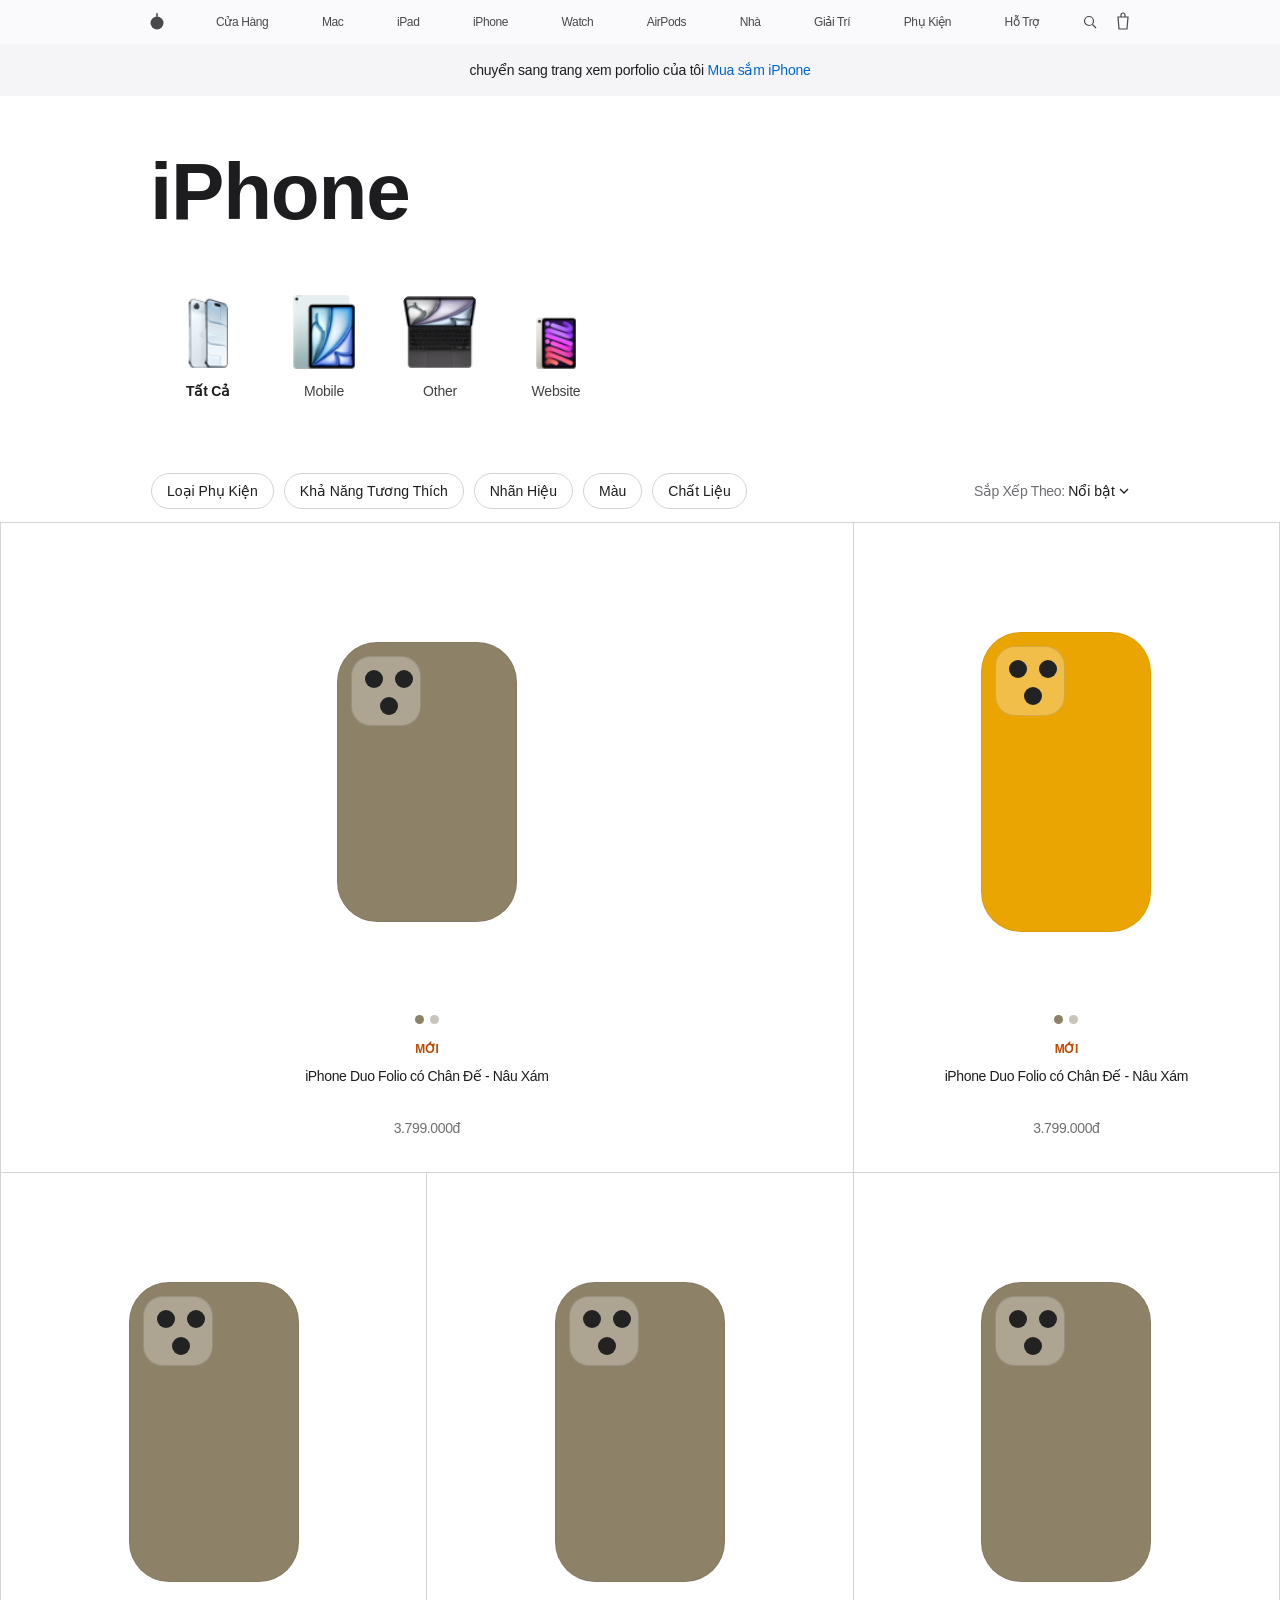
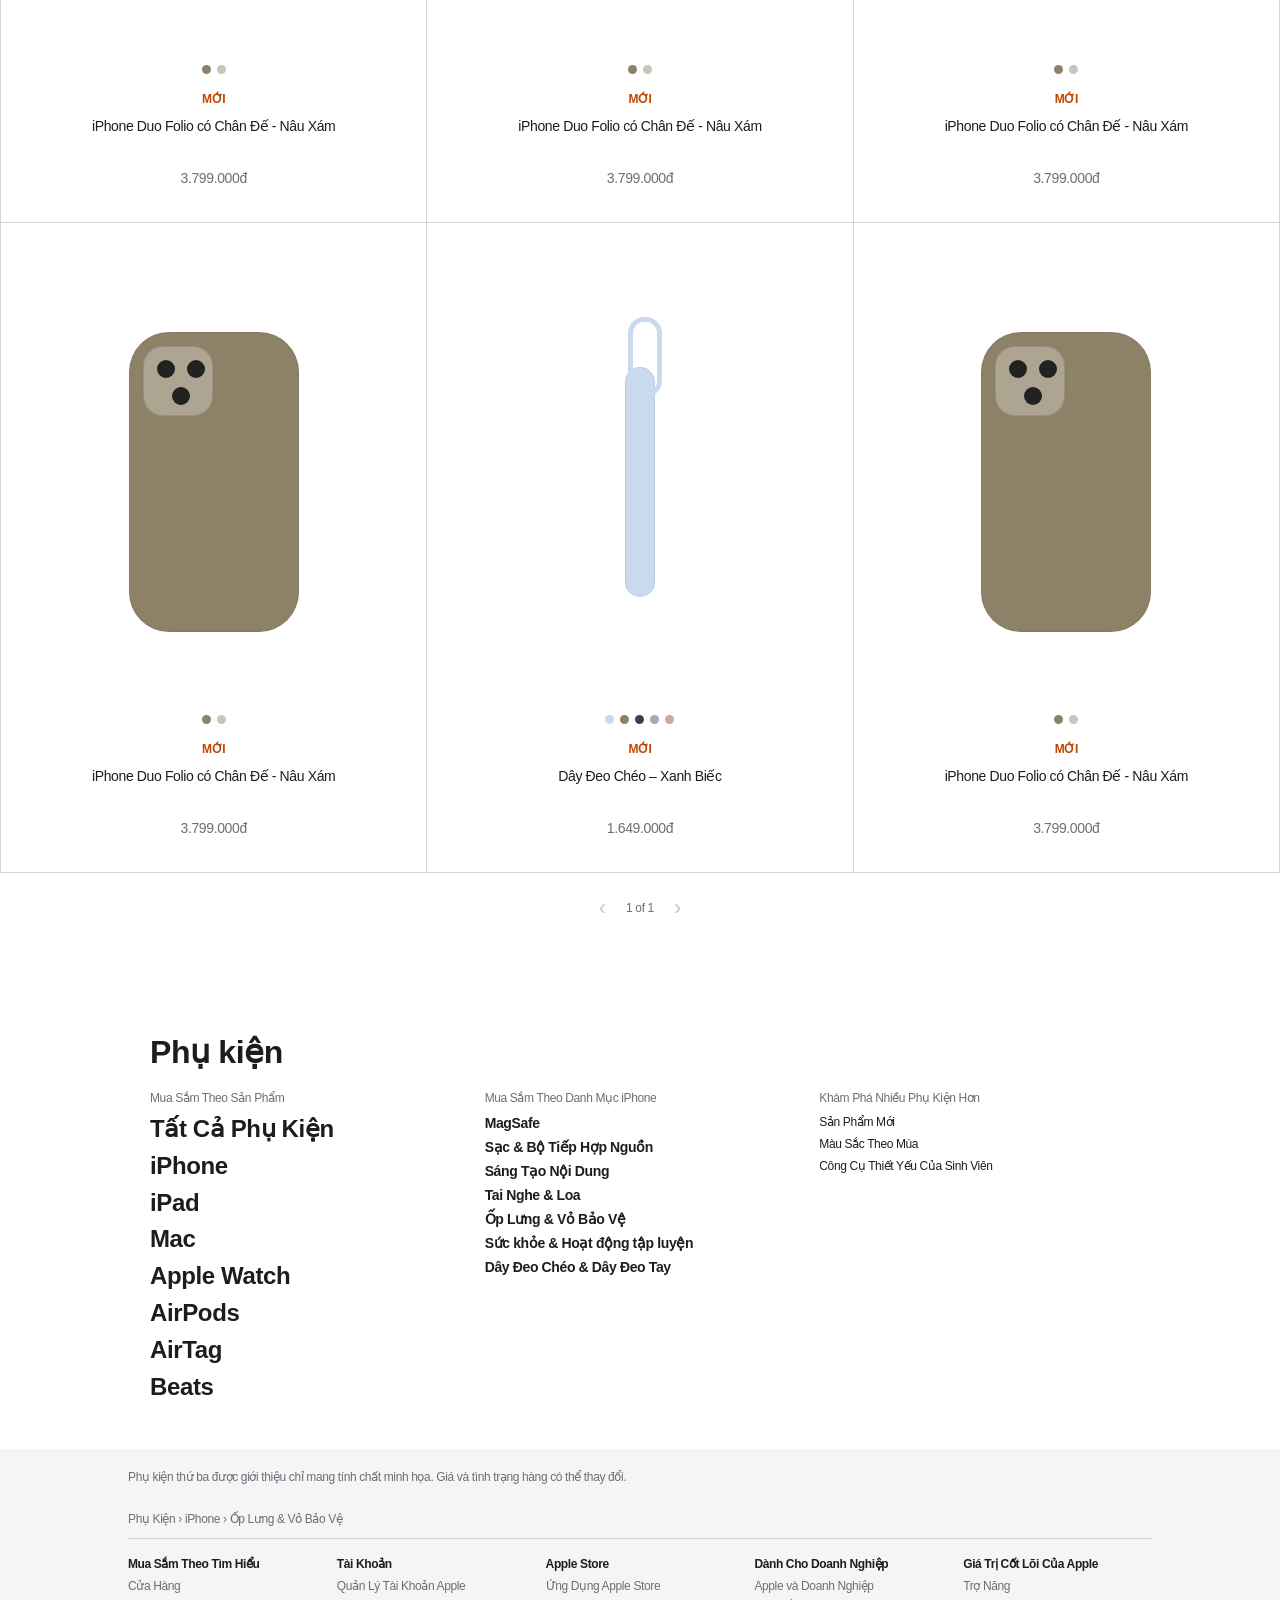
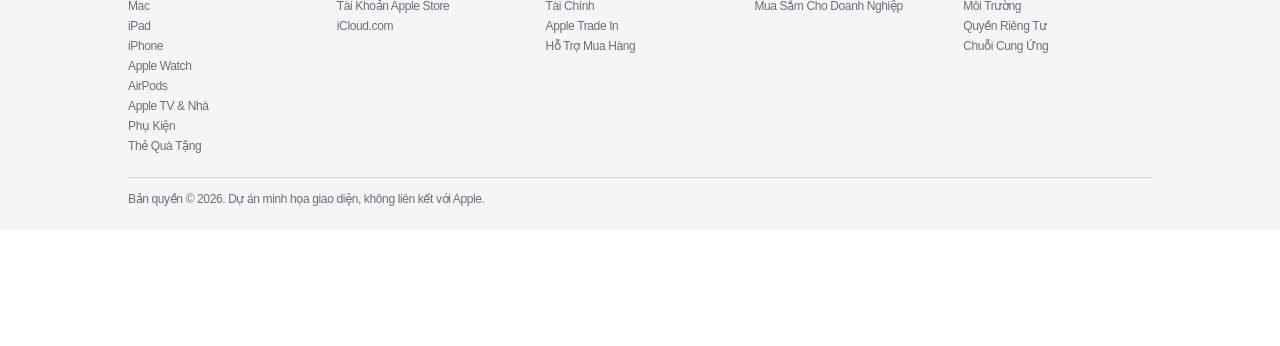
==== index.html @ a7198d35 "commit2 16/10/026" ====
<!DOCTYPE html>
<html lang="vi">

<head>
  <meta charset="UTF-8">
  <meta name="viewport" content="width=device-width, initial-scale=1">
  <title>Ốp Lưng & Vỏ Bảo Vệ - Phụ Kiện iPhone</title>
  <link rel="stylesheet" href="css/style.css">
  <link rel="stylesheet" href="css/subnav.css">
</head>

<body>
  <nav class="gnav">
    <div class="gnav-in">
      <a href="#" class="logo" aria-label="Trang chủ"><svg width="14" height="18" viewBox="0 0 14 18">
          <circle cx="7" cy="10" r="6.5" fill="currentColor" />
          <rect x="6.2" y="0" width="1.6" height="4" rx=".8" fill="currentColor" />
        </svg></a>
      <ul id="navlinks"></ul>
      <span class="nav-icons">
        <svg width="15" height="44" viewBox="0 0 15 44">
          <circle cx="6" cy="21" r="4.5" fill="none" stroke="currentColor" stroke-width="1.2" />
          <path d="M9.5 24.5 13 28" stroke="currentColor" stroke-width="1.2" />
        </svg>
        <svg width="14" height="44" viewBox="0 0 14 44">
          <path d="M2 17h10l-1 12H3z" fill="none" stroke="currentColor" stroke-width="1.2" />
          <path d="M5 17v-2a2 2 0 0 1 4 0v2" fill="none" stroke="currentColor" stroke-width="1.2" />
        </svg>
        <svg class="burger" width="18" height="44" viewBox="0 0 18 44">
          <path d="M2 20h14M2 25h14" fill="none" stroke="currentColor" stroke-width="1.2" />
        </svg>
      </span>
    </div>
  </nav>

<div class="promo">
  <p>chuyển sang trang xem porfolio của tôi
    <a href="https://sangundev.github.io/My_portfolio/" target="_blank" rel="noopener noreferrer">Mua sắm iPhone</a>
  </p>
</div>

  <header class="title">
    <p class="eyebrow">Phụ Kiện</p>
    <h1 id="pagetitle">iPhone</h1>
  </header>

<nav id="subnav" class="subnav" aria-label="iPhone"></nav>

  <div class="filters">
    <div class="filters-in">
      <button id="mfilter" class="pill mfilter" type="button" aria-expanded="false">Bộ lọc<span id="fcount" class="fcount"></span></button>
      <button id="freset" class="freset" type="button">Đặt lại</button>
      <div id="pills" class="pills"></div>
      <div class="sort">Sắp Xếp Theo:
        <button id="sortbtn" type="button" aria-haspopup="listbox" aria-expanded="false">Nổi bật</button>
        <ul id="sortlist" class="sortlist" role="listbox" hidden></ul>
      </div>
    </div>
    <div id="panel" class="panel" hidden></div>
  </div>

  <main>
    <div id="grid" class="grid"></div>
    <div class="pager">
      <button id="prev" aria-label="Trang trước">&#8249;</button>
      <span id="pageinfo">1 of 2</span>
      <button id="next" aria-label="Trang sau">&#8250;</button>
    </div>
  </main>

  <section class="shop">
    <h2>Phụ kiện</h2>
    <div class="shop-cols">
      <div>
        <h4>Mua Sắm Theo Sản Phẩm</h4>
        <a class="big" href="#">Tất Cả Phụ Kiện</a><a class="big" href="#">iPhone</a><a class="big" href="#">iPad</a>
        <a class="big" href="#">Mac</a><a class="big" href="#">Apple Watch</a><a class="big" href="#">AirPods</a>
        <a class="big" href="#">AirTag</a><a class="big" href="#">Beats</a>
      </div>
      <div>
        <h4>Mua Sắm Theo Danh Mục iPhone</h4>
        <a class="mid" href="#">MagSafe</a><a class="mid" href="#">Sạc &amp; Bộ Tiếp Hợp Nguồn</a>
        <a class="mid" href="#">Sáng Tạo Nội Dung</a><a class="mid" href="#">Tai Nghe &amp; Loa</a>
        <a class="mid" href="#">Ốp Lưng &amp; Vỏ Bảo Vệ</a><a class="mid" href="#">Sức khỏe &amp; Hoạt động tập
          luyện</a>
        <a class="mid" href="#">Dây Đeo Chéo &amp; Dây Đeo Tay</a>
      </div>
      <div>
        <h4>Khám Phá Nhiều Phụ Kiện Hơn</h4>
        <a class="small" href="#">Sản Phẩm Mới</a><a class="small" href="#">Màu Sắc Theo Mùa</a>
        <a class="small" href="#">Công Cụ Thiết Yếu Của Sinh Viên</a>
      </div>
    </div>
  </section>

  <footer>
    <p class="note">Phụ kiện thứ ba được giới thiệu chỉ mang tính chất minh họa. Giá và tình trạng hàng có thể thay đổi.
    </p>
    <p class="crumbs"><a href="#">Phụ Kiện</a> › <a href="#">iPhone</a> › Ốp Lưng &amp; Vỏ Bảo Vệ</p>
    <div class="fcols" id="fcols"></div>
    <p class="legal">Bản quyền © 2026. Dự án minh họa giao diện, không liên kết với Apple.</p>
  </footer>

<script src="js/subnav.js"></script>
<script src="js/loader.js"></script>
<script src="js/title.js"></script>
</body><nav id="subnav" class="subnav" aria-label="iPhone"></nav>
</body>

</html>
---- css/style.css ----
/* =====================================================================
   style.css — bản gộp (không còn khối ghi đè / !important)
   Chỉnh nhanh:  --r-bar (bo góc khung lọc)  |  --line (màu viền)
   ===================================================================== */

:root {
    --text: #1d1d1f;
    --mute: #6e6e73;
    --line: #d2d2d7;
    --bg: #fff;
    --bg2: #f5f5f7;
    --link: #0066cc;
    --new: #bf4800;

    --r-bar: 18px;                       /* bo góc thanh dính + panel lọc */
    --ease: cubic-bezier(.32, .72, 0, 1);
    --ease-spring: cubic-bezier(.34, 1.56, .64, 1);
    interpolate-size: allow-keywords;
}

* { box-sizing: border-box; margin: 0; padding: 0 }

html {
    -webkit-text-size-adjust: 100%;
    text-size-adjust: 100%;
    overflow-x: clip;
    scroll-behavior: smooth
}

body {
    font-family: -apple-system, BlinkMacSystemFont, "SF Pro Text", "Helvetica Neue", Arial, sans-serif;
    color: var(--text);
    background: var(--bg);
    font-size: 17px;
    letter-spacing: -.022em;
    -webkit-font-smoothing: antialiased;
    -webkit-tap-highlight-color: transparent
}

a { color: inherit; text-decoration: none }
button, select { font: inherit; color: inherit }
a, button, select, label, .card { touch-action: manipulation }
:focus-visible { outline: 2px solid var(--link); outline-offset: 2px }

/* ---------- Global nav ---------- */
.gnav { height: 44px; background: #fafafc; position: relative; z-index: 10 }

.gnav-in {
    max-width: 1024px;
    margin: 0 auto;
    height: 44px;
    display: flex;
    align-items: center;
    justify-content: space-between;
    padding: 0 22px
}

.gnav ul {
    display: flex;
    flex: 1;
    justify-content: space-between;
    margin: 0 44px 0 52px;
    list-style: none;
    font-size: 12px
}

.gnav ul a { opacity: .8 }
.nav-icons { display: flex; gap: 18px; opacity: .8 }
.logo { display: flex; opacity: .8 }

/* ---------- Thanh khuyến mãi ---------- */
.promo {
    background: var(--bg2);
    padding: 16px 22px;
    font-size: 14px;
    line-height: 1.43;
    letter-spacing: -.016em;
    text-align: center
}

.promo p { max-width: 1024px; margin: 0 auto }
.promo sup { font-size: 9px; line-height: 0; vertical-align: super }
.promo a { color: var(--link) }

/* ---------- Tiêu đề trang ---------- */
.title { max-width: 1024px; margin: 0 auto; padding: 54px 22px 0 }
h1 { font-size: 80px; line-height: 1.05; font-weight: 600; letter-spacing: -.015em }

/* ---------- Subnav (--left do subnav.js tự đo) ---------- */
.subnav {
    display: flex;
    justify-content: flex-start;
    align-items: flex-start;
    overflow-x: auto;
    scrollbar-width: none;
    padding: 60px 22px 56px var(--left, max(22px, calc((100vw - 1024px) / 2 + 22px)))
}

.subnav::-webkit-scrollbar { display: none }

.subnav a {
    flex: none;
    display: flex;
    flex-direction: column;
    align-items: center;
    text-align: center;
    padding: 0 20px;
    color: #424245;
    transition: transform .35s var(--ease)
}

.subnav a:last-child { margin-right: 22px }
.subnav a[aria-current="page"] { color: var(--text) }
.subnav a[aria-current="page"] b { font-weight: 600 }
.subnav a:active .ico { transform: scale(.94); transition-duration: .12s }

.subnav .ico {
    width: 76px;
    height: 76px;
    flex: none;
    overflow: hidden;
    border-radius: 12px;
    margin-bottom: 12px;
    transition: transform .5s var(--ease)
}

.subnav .ico img,
.subnav .ico i {
    display: block;
    width: 100%;
    height: 100%;
    border-radius: inherit;
    object-fit: contain
}

.subnav .ico i { background: var(--c, #ddd) }

.subnav b { display: block; font-size: 14px; font-weight: 400; line-height: 1.29; letter-spacing: -.016em }

.subnav em {
    display: block;
    margin-top: 2px;
    font-size: 12px;
    font-style: normal;
    font-weight: 500;
    line-height: 1.33;
    color: var(--new)
}

.subnav-wrap { position: relative }

/* ---------- Filters: thanh ---------- */
.filters {
    position: sticky;
    top: 10px;
    z-index: 9;
    border-bottom: 1px solid var(--line);
    transition: border-color .2s
}

.filters.stuck { border-bottom-color: transparent; margin-bottom: 12px }

.filters-in {
    max-width: 1024px;
    margin: 0 auto;
    padding: 16px 22px 12px;
    display: flex;
    justify-content: space-between;
    align-items: center;
    gap: 12px;
    flex-wrap: wrap;
    position: relative;
    z-index: 1;
    border: 1px solid transparent;
    border-radius: var(--r-bar);
    background: transparent;
    transition: background .35s ease, border-color .35s ease
}

/* thanh dính: kính mờ + viền, không đổ bóng */
.filters.stuck .filters-in {
    background: rgba(255, 255, 255, .8);
    -webkit-backdrop-filter: blur(30px) saturate(180%);
    backdrop-filter: blur(30px) saturate(180%);
    border-color: var(--line)
}

/* khi mở: thanh trong suốt, tấm kính duy nhất là .panel */
.filters.open .filters-in {
    background: transparent;
    -webkit-backdrop-filter: none;
    backdrop-filter: none;
    border-color: transparent
}

.filters.open .pill,
.filters.stuck .pill { background: #fff; border-color: var(--line) }

.filters.open .pill[aria-expanded=true],
.filters.stuck .pill[aria-expanded=true] { border-color: #0071e3 }

.pills { display: flex; gap: 10px; flex-wrap: wrap }

.pill {
    border: 1px solid var(--line);
    background: #fff;
    border-radius: 980px;
    height: 36px;
    padding: 0 15px;
    font-size: 14px;
    cursor: pointer;
    display: inline-flex;
    align-items: center;
    transition: border-color .3s ease, background .3s ease, transform .35s var(--ease)
}

.pill:active { transform: scale(.96) }
.pill[aria-expanded=true] { border-color: #0071e3; color: var(--text) }

/* chấm đen số mục đã chọn trên pill (desktop) */
.pill .gcount {
    display: inline-flex;
    align-items: center;
    justify-content: center;
    min-width: 16px;
    height: 16px;
    margin-left: 8px;
    padding: 0 4px;
    border-radius: 8px;
    background: #1d1d1f;
    color: #fff;
    font-size: 11px;
    font-style: normal;
    font-weight: 600;
    line-height: 1;
    animation: pop .4s var(--ease-spring)
}

/* ---------- Sắp xếp ---------- */
.sort { font-size: 14px; color: var(--mute); position: relative }

.sort button {
    border: 0;
    background: url("data:image/svg+xml,%3Csvg xmlns='http://www.w3.org/2000/svg' width='10' height='6' viewBox='0 0 10 6'%3E%3Cpath d='M1 1l4 4 4-4' fill='none' stroke='%231d1d1f' stroke-width='1.3'/%3E%3C/svg%3E") right center no-repeat;
    padding: 0 14px 0 0;
    font-size: 14px;
    color: var(--text);
    cursor: pointer
}

.sort button[aria-expanded=true] {
    background-image: url("data:image/svg+xml,%3Csvg xmlns='http://www.w3.org/2000/svg' width='10' height='6' viewBox='0 0 10 6'%3E%3Cpath d='M1 5l4-4 4 4' fill='none' stroke='%231d1d1f' stroke-width='1.3'/%3E%3C/svg%3E")
}

.sort button:active { opacity: .6 }

.sortlist {
    position: absolute;
    right: 0;
    top: calc(100% + 14px);
    width: 280px;
    list-style: none;
    padding: 6px;
    background: #fff;
    border: 1px solid var(--line);
    border-radius: 14px;
    z-index: 20;
    color: var(--text);
    transform-origin: 100% 0;
    opacity: 1;
    transform: scale(1);
    transition: opacity .25s ease, transform .45s var(--ease), display .45s allow-discrete
}

.sortlist[hidden] { display: none; opacity: 0; transform: translateY(-4px) scale(.95) }

@starting-style {
    .sortlist { opacity: 0; transform: translateY(-4px) scale(.95) }
}

.sortlist li { position: relative; padding: 12px 16px 12px 36px; border-radius: 6px; cursor: pointer }
.sortlist li[aria-selected=true]::before { content: "✓"; position: absolute; left: 14px }

/* ---------- Filters: panel (kính mờ + viền 1px, không đổ bóng) ---------- */
.panel {
    position: absolute;
    left: 50%;
    z-index: 0;
    width: min(1024px, 100%);
    overflow-x: hidden;
    overflow-y: auto;
    overscroll-behavior: contain;
    -webkit-overflow-scrolling: touch;
    background: rgba(255, 255, 255, .8);
    -webkit-backdrop-filter: blur(30px) saturate(180%);
    backdrop-filter: blur(30px) saturate(180%);
    border: 1px solid var(--line);
    border-radius: var(--r-bar);
    font-size: 14px;
    transform-origin: 50% 0;
    transform: translate3d(-50%, 0, 0) scale(1);
    opacity: 1;
    transition: opacity .25s ease, transform .45s var(--ease), display .45s allow-discrete
}

.panel[hidden] { display: none; opacity: 0; transform: translate3d(-50%, -6px, 0) scale(.96) }

@starting-style {
    .panel { opacity: 0; transform: translate3d(-50%, -6px, 0) scale(.96) }
}

.opts { display: grid; grid-template-columns: repeat(3, 1fr); gap: 16px 24px }

.opts label { display: flex; align-items: center; gap: 10px; cursor: pointer; transition: color .2s ease }
.opts label:active input { transform: scale(.85); transition-duration: .1s }

.opts input {
    -webkit-appearance: none;
    appearance: none;
    width: 16px;
    height: 16px;
    flex: none;
    border: 1px solid #86868b;
    border-radius: 50%;
    background: #fff;
    display: grid;
    place-content: center;
    cursor: pointer;
    transition: background-color .2s ease, border-color .2s ease, box-shadow .25s ease, transform .35s var(--ease-spring)
}

.opts input[type=checkbox] { border-radius: 4px }
.opts input:checked { border-color: #0071e3; background: #0071e3; box-shadow: inset 0 0 0 3px #fff }
.opts input[type=checkbox]:checked { box-shadow: none }

.more {
    margin-top: 24px;
    border: 1px solid #0071e3;
    color: #0071e3;
    background: none;
    border-radius: 980px;
    height: 24px;
    padding: 0 10px;
    font-size: 12px;
    cursor: pointer
}

.find { display: flex; gap: 10px; margin-top: 26px; font-size: 12px; color: var(--mute); line-height: 1.4 }
.find b { display: block; font-weight: 600 }
.find svg { flex: none; margin-top: 2px }

.panel label { display: flex; align-items: center; gap: 6px; cursor: pointer }

/* accordion (mobile dùng, desktop có sẵn style) */
.acc { border-bottom: 1px solid rgba(0, 0, 0, .1) }

.acc summary {
    list-style: none;
    cursor: pointer;
    padding: 16px 0;
    font-size: 17px;
    font-weight: 600;
    display: flex;
    justify-content: space-between;
    align-items: center
}

.acc summary::-webkit-details-marker { display: none }

.acc summary::after {
    content: "";
    width: 7px;
    height: 7px;
    border: solid currentColor;
    border-width: 0 1.3px 1.3px 0;
    transform: rotate(45deg);
    transition: transform .3s ease
}

.acc[open] summary::after { transform: rotate(-135deg) }
.acc .opts { padding: 4px 0 18px }

@supports selector(::details-content) {
    .acc::details-content {
        height: 0;
        overflow: hidden;
        opacity: 0;
        transition: height .5s var(--ease), opacity .35s ease, content-visibility .5s allow-discrete
    }
    .acc[open]::details-content { height: auto; opacity: 1 }
}

/* ---------- Nút phụ: mặc định ẩn, mobile bật ---------- */
.pclose, .subnav-next, .fcount, .freset,
.burger, .eyebrow, .mfilter { display: none }

.pclose, .subnav-next, .more, .freset, .preset,
.pager button, .sort button {
    transition: transform .35s var(--ease), opacity .3s ease, color .2s ease
}

.pager button:active:not(:disabled),
.more:active, .pclose:active, .subnav-next:active {
    transform: scale(.88);
    transition-duration: .12s
}

.freset.show { animation: fade-in .3s ease }

/* ---------- Grid & cards ---------- */
main { max-width: 1440px; margin: 0 auto }

.grid { display: grid; grid-template-columns: repeat(3, minmax(0, 1fr)); border-left: 1px solid var(--line) }

.card {
    border-right: 1px solid var(--line);
    border-bottom: 1px solid var(--line);
    padding: 40px 32px 36px;
    display: flex;
    flex-direction: column;
    align-items: center;
    text-align: center;
    position: relative;
    min-height: 650px;
    cursor: pointer;
    min-width: 0;
    transition: background .2s;
    animation: rise .7s var(--ease) both;
    animation-delay: calc(var(--i, 0) * 45ms)
}

.card.wide { grid-column: span 2 }

.card .img {
    flex: 1;
    display: flex;
    align-items: center;
    justify-content: center;
    width: 100%;
    padding: 8px 0 22px;
    transition: transform .6s var(--ease)
}

.card:active .img { transform: scale(.97); transition-duration: .15s }

.dots { display: flex; gap: 6px; margin-bottom: 18px }
.dots i { width: 9px; height: 9px; border-radius: 50%; display: block }

.badge { font-size: 12px; font-weight: 600; color: var(--new); margin-bottom: 8px; min-height: 16px }
.name { font-size: 14px; line-height: 1.43; max-width: 360px; min-height: 40px; transition: color .2s ease }
.price { font-size: 14px; color: var(--mute); margin-top: 14px }

/* ---------- Product art (CSS shapes) ---------- */
.art { position: relative; background: var(--c); border-radius: 28px; box-shadow: inset 0 0 0 1px rgba(0, 0, 0, .06) }
.case { width: 170px; height: 300px; border-radius: 40px }
.wide .case { width: 180px; height: 280px }

.case::before {
    content: "";
    position: absolute;
    top: 14px;
    left: 14px;
    width: 70px;
    height: 70px;
    border-radius: 20px;
    background: rgba(255, 255, 255, .28);
    box-shadow: inset 0 0 0 1px rgba(0, 0, 0, .12)
}

.case::after {
    content: "";
    position: absolute;
    top: 28px;
    left: 28px;
    width: 18px;
    height: 18px;
    border-radius: 50%;
    background: #222;
    box-shadow: 30px 0 #222, 15px 27px #222
}

.clear { background: linear-gradient(160deg, rgba(255, 255, 255, .9), var(--c)); opacity: .95 }

.mag span {
    position: absolute;
    left: 50%;
    top: 58%;
    width: 88px;
    height: 88px;
    margin: -44px 0 0 -44px;
    border-radius: 50%;
    border: 7px solid rgba(255, 255, 255, .7)
}

.strap { width: 30px; height: 230px; border-radius: 16px }

.strap::before {
    content: "";
    position: absolute;
    top: -50px;
    left: 3px;
    width: 24px;
    height: 70px;
    border-radius: 16px;
    border: 5px solid var(--c);
    background: none
}

.wallet { width: 130px; height: 170px; border-radius: 20px }
.glass { width: 150px; height: 300px; border-radius: 34px; background: linear-gradient(145deg, #06223a, #0d6efd 55%, #021424) }

.glass::before {
    content: "";
    position: absolute;
    inset: 8px;
    border-radius: 28px;
    background: linear-gradient(120deg, rgba(255, 255, 255, .25), transparent 40%)
}

/* ---------- Pager ---------- */
.pager { display: flex; justify-content: center; align-items: center; gap: 20px; padding: 22px; font-size: 12px; color: var(--mute) }
.pager button { border: 0; background: none; font-size: 22px; cursor: pointer; color: var(--text) }
.pager button:disabled { opacity: .25; cursor: default }

/* ---------- Shop section ---------- */
.shop { max-width: 1024px; margin: 0 auto; padding: 90px 22px 40px }
.shop h2 { font-size: 32px; font-weight: 600; margin-bottom: 20px }
.shop-cols { display: grid; grid-template-columns: 1fr 1fr 1fr; gap: 24px }
.shop h4 { font-size: 12px; font-weight: 400; color: var(--mute); margin-bottom: 10px }
.shop a { display: block; margin-bottom: 8px }
.shop .big { font-size: 24px; font-weight: 600; line-height: 1.2 }
.shop .mid { font-size: 14px; font-weight: 600 }
.shop .small { font-size: 12px }

/* ---------- Footer ---------- */
footer { background: var(--bg2); padding: 20px 22px 24px; font-size: 12px; color: var(--mute) }
footer > * { max-width: 1024px; margin: 0 auto }
footer .note { margin-bottom: 14px; line-height: 1.4 }
footer .crumbs { padding: 12px 0; border-bottom: 1px solid var(--line) }
.fcols { display: grid; grid-template-columns: repeat(5, 1fr); gap: 20px; padding: 18px 0; border-bottom: 1px solid var(--line) }
.fcols h5 { color: var(--text); font-size: 12px; margin-bottom: 8px; font-weight: 600 }
.fcols a { display: block; margin-bottom: 6px }
.legal { padding-top: 14px }

/* ---------- Keyframes ---------- */
@keyframes rise { from { opacity: 0; transform: translateY(18px) } to { opacity: 1; transform: none } }
@keyframes pop { from { opacity: 0; transform: scale(.3) } to { opacity: 1; transform: scale(1) } }
@keyframes fade-in { from { opacity: 0 } to { opacity: 1 } }

/* ---------- Hover (chỉ thiết bị có chuột) ---------- */
@media (hover: hover) {
    .gnav ul a:hover { opacity: 1 }
    .pill:hover { border-color: #86868b }
    .card:hover { background: #fafafc }
    .card:hover .img { transform: scale(1.035) }
    .card:active:hover .img { transform: scale(.97) }
    .name:hover { text-decoration: underline; color: var(--link) }
    .shop a:hover { color: var(--link) }
    .fcols a:hover, footer .crumbs a:hover { text-decoration: underline }
    .subnav a:hover b { color: var(--link) }
    .subnav a:hover .ico { transform: translateY(-2px) scale(1.05) }
    .subnav a:active:hover .ico { transform: scale(.94) }
    .promo a:hover { text-decoration: underline }
    .sortlist li:hover { background: #0071e3; color: #fff }
}

/* =====================================================================
   DESKTOP  (>= 561px)
   ===================================================================== */
@media (min-width: 561px) {
    .pills { order: 1 }
    .sort { order: 3 }

    .freset.show {
        display: block;
        order: 2;
        margin-right: auto;
        border: 0;
        background: none;
        color: var(--link);
        font-size: 14px;
        text-decoration: underline;
        white-space: nowrap;
        cursor: pointer
    }

    /* thanh dính: cân đều trên/dưới */
    .filters.stuck .filters-in { padding: 14px 22px }

    /* giữ đường kẻ ngang khi mở (chưa cuộn); đã cuộn thì ẩn */
    .filters.open:not(.stuck) { border-bottom-color: var(--line) }
    .filters.stuck.open { border-bottom-color: transparent }

    /* panel: chưa cuộn = nằm ngay dưới đường kẻ */
    .filters:not(.stuck) .panel {
        top: 100%;
        height: min(75dvh, 410px);
        padding: 36px 64px 34px;
        overflow-y: scroll            /* luôn hiện thanh cuộn như Apple */
    }

    /* panel: đã cuộn = bao luôn hàng pill ở trên */
    .filters.stuck .panel {
        top: 0;
        height: min(75dvh, 476px);
        padding: calc(var(--bar, 70px) + 22px) 64px 34px;
        overflow-y: scroll
    }
}

/* =====================================================================
   TABLET  (<= 900px)
   ===================================================================== */
@media (max-width: 900px) {
    h1 { font-size: 56px }
    .grid { grid-template-columns: repeat(2, minmax(0, 1fr)) }
    .card { min-height: 480px }
    .fcols { grid-template-columns: repeat(2, 1fr) }
    .shop-cols { grid-template-columns: 1fr }
}

/* =====================================================================
   MOBILE  (<= 560px)
   ===================================================================== */
@media (max-width: 560px) {
    /* menu trên cùng */
    .gnav ul { display: none }
    .burger { display: block }
    .nav-icons { gap: 16px }
    .promo { font-size: 12px; padding: 12px 22px }

    /* tiêu đề */
    .title { padding: 36px 22px 0 }
    .eyebrow { display: block; font-size: 19px; line-height: 1.2; font-weight: 600; margin-bottom: 6px }
    h1 { font-size: 40px }

    /* subnav */
    .subnav { padding-top: 28px; padding-bottom: 32px }
    .subnav a { padding: 0 20px }
    .subnav a:first-child { padding-left: 0 }

    .subnav-next {
        position: absolute;
        right: 14px;
        top: 44px;
        width: 44px;
        height: 44px;
        align-items: center;
        justify-content: center;
        border: 0;
        border-radius: 50%;
        background: rgba(210, 210, 215, .64);
        -webkit-backdrop-filter: blur(20px);
        backdrop-filter: blur(20px);
        color: #424245;
        cursor: pointer
    }

    .subnav-next.show { display: flex }

    /* thanh lọc: nút "Bộ lọc" + sắp xếp */
    .filters-in { margin: 0 10px; padding: 14px 12px; flex-wrap: nowrap }
    .filters.open { border-bottom-color: transparent; z-index: 100 }
    .pills { display: none }
    .mfilter { display: inline-flex; gap: 8px }
    .mfilter { border-radius: 980px }
    .sort { white-space: nowrap }

    .fcount.show {
        display: inline-flex;
        align-items: center;
        justify-content: center;
        min-width: 16px;
        height: 16px;
        padding: 0 4px;
        border-radius: 8px;
        background: #1d1d1f;
        color: #fff;
        font-size: 11px;
        font-weight: 600;
        line-height: 1
    }

    .freset.show {
        display: block;
        margin: 0 auto 0 14px;
        border: 0;
        background: none;
        color: var(--link);
        font-size: 14px;
        text-decoration: underline;
        white-space: nowrap;
        cursor: pointer
    }

    .sortlist { width: min(280px, calc(100vw - 40px)) }

    /* panel lọc: tờ giấy trắng trượt từ dưới lên */
    html.lock { overflow: hidden }

    .filters.open::before { content: ""; position: fixed; inset: 0; background: rgba(0, 0, 0, .4); z-index: 2 }

    .panel {
        position: fixed;
        top: 20px;
        bottom: 0;
        left: 0;
        right: 0;
        width: auto;
        z-index: 3;
        padding: 24px 24px 32px;
        border: 0;
        border-radius: 32px 32px 0 0;
        background: #fff;
        -webkit-backdrop-filter: none;
        backdrop-filter: none;
        scrollbar-width: none;
        transform: translate3d(0, 0, 0);
        transform-origin: 50% 100%
    }

    .panel::-webkit-scrollbar { display: none }
    .panel[hidden] { transform: translate3d(0, 24px, 0) }

    @starting-style {
        .panel { transform: translate3d(0, 24px, 0) }
    }

    /* hàng đầu: Đặt lại (trái) + nút X (phải) */
    .phead {
        display: flex;
        align-items: center;
        justify-content: space-between;
        position: sticky;
        top: -24px;
        z-index: 1;
        margin: -24px -24px 14px;
        padding: 24px 24px 8px;
        background: #fff
    }

    .pclose {
        display: flex;
        align-items: center;
        justify-content: center;
        position: sticky;
        top: 0;
        z-index: 1;
        width: 36px;
        height: 36px;
        margin: 0 0 14px auto;
        border: 0;
        border-radius: 50%;
        background: #e8e8ed;
        color: #6e6e73;
        cursor: pointer
    }

    .phead .pclose { position: static; margin: 0 }

    .preset {
        border: 0;
        background: none;
        padding: 0;
        font-size: 14px;
        color: var(--link);
        text-decoration: underline;
        cursor: pointer;
        visibility: hidden
    }

    .preset.show { visibility: visible }

    /* accordion nhóm lọc */
    .acc:last-child { border-bottom: 0 }
    .panel .acc summary { padding: 24px 0; font-size: 19px; line-height: 1.26; letter-spacing: -.02em }

    .panel .acc summary::after {
        width: 10px;
        height: 10px;
        border-width: 0 2px 2px 0;
        color: #86868b;
        margin: -4px 4px 0 0
    }

    .panel .acc[open] summary::after { margin: 4px 4px 0 0 }

    .gcount {
        display: inline-flex;
        align-items: center;
        justify-content: center;
        min-width: 22px;
        height: 22px;
        margin-left: 10px;
        padding: 0 6px;
        border-radius: 11px;
        background: #1d1d1f;
        color: #fff;
        font-size: 13px;
        font-style: normal;
        font-weight: 600;
        vertical-align: 2px
    }

    /* danh sách mục: 1 cột, dòng cao */
    .opts { grid-template-columns: 1fr 1fr }
    .opts label { min-height: 44px }

    .panel .acc .opts { grid-template-columns: 1fr; gap: 0; padding: 0 0 12px }
    .panel .acc .opts label { min-height: 47px; gap: 12px; font-size: 15px }
    .panel .acc .opts label:has(input:checked) { color: var(--link) }
    .panel .acc .opts input { width: 18px; height: 18px; border-radius: 50% }

    .panel .acc .opts input:checked {
        border-color: #0071e3;
        box-shadow: none;
        background: #0071e3 url("data:image/svg+xml,%3Csvg xmlns='http://www.w3.org/2000/svg' width='10' height='8' viewBox='0 0 10 8'%3E%3Cpath d='M1 4l2.6 2.6L9 1' fill='none' stroke='%23fff' stroke-width='1.8' stroke-linecap='round' stroke-linejoin='round'/%3E%3C/svg%3E") center / 10px no-repeat
    }

    /* lưới: 2 cột, thẻ đầu chiếm cả 2 cột */
    .grid { grid-template-columns: repeat(2, minmax(0, 1fr)) }
    .card { min-height: 400px; padding: 28px 12px }
    .card.wide { grid-column: span 2; min-height: 520px }
    .card .img img { max-width: 100%; height: auto }
    .case, .wide .case { width: 120px; height: 212px; border-radius: 30px }
    .name { min-height: 60px }
}

/* ---------- Người dùng tắt hiệu ứng ---------- */
@media (prefers-reduced-motion: reduce) {
    *, *::before, *::after {
        animation: none !important;
        transition: none !important;
        scroll-behavior: auto !important
    }
}
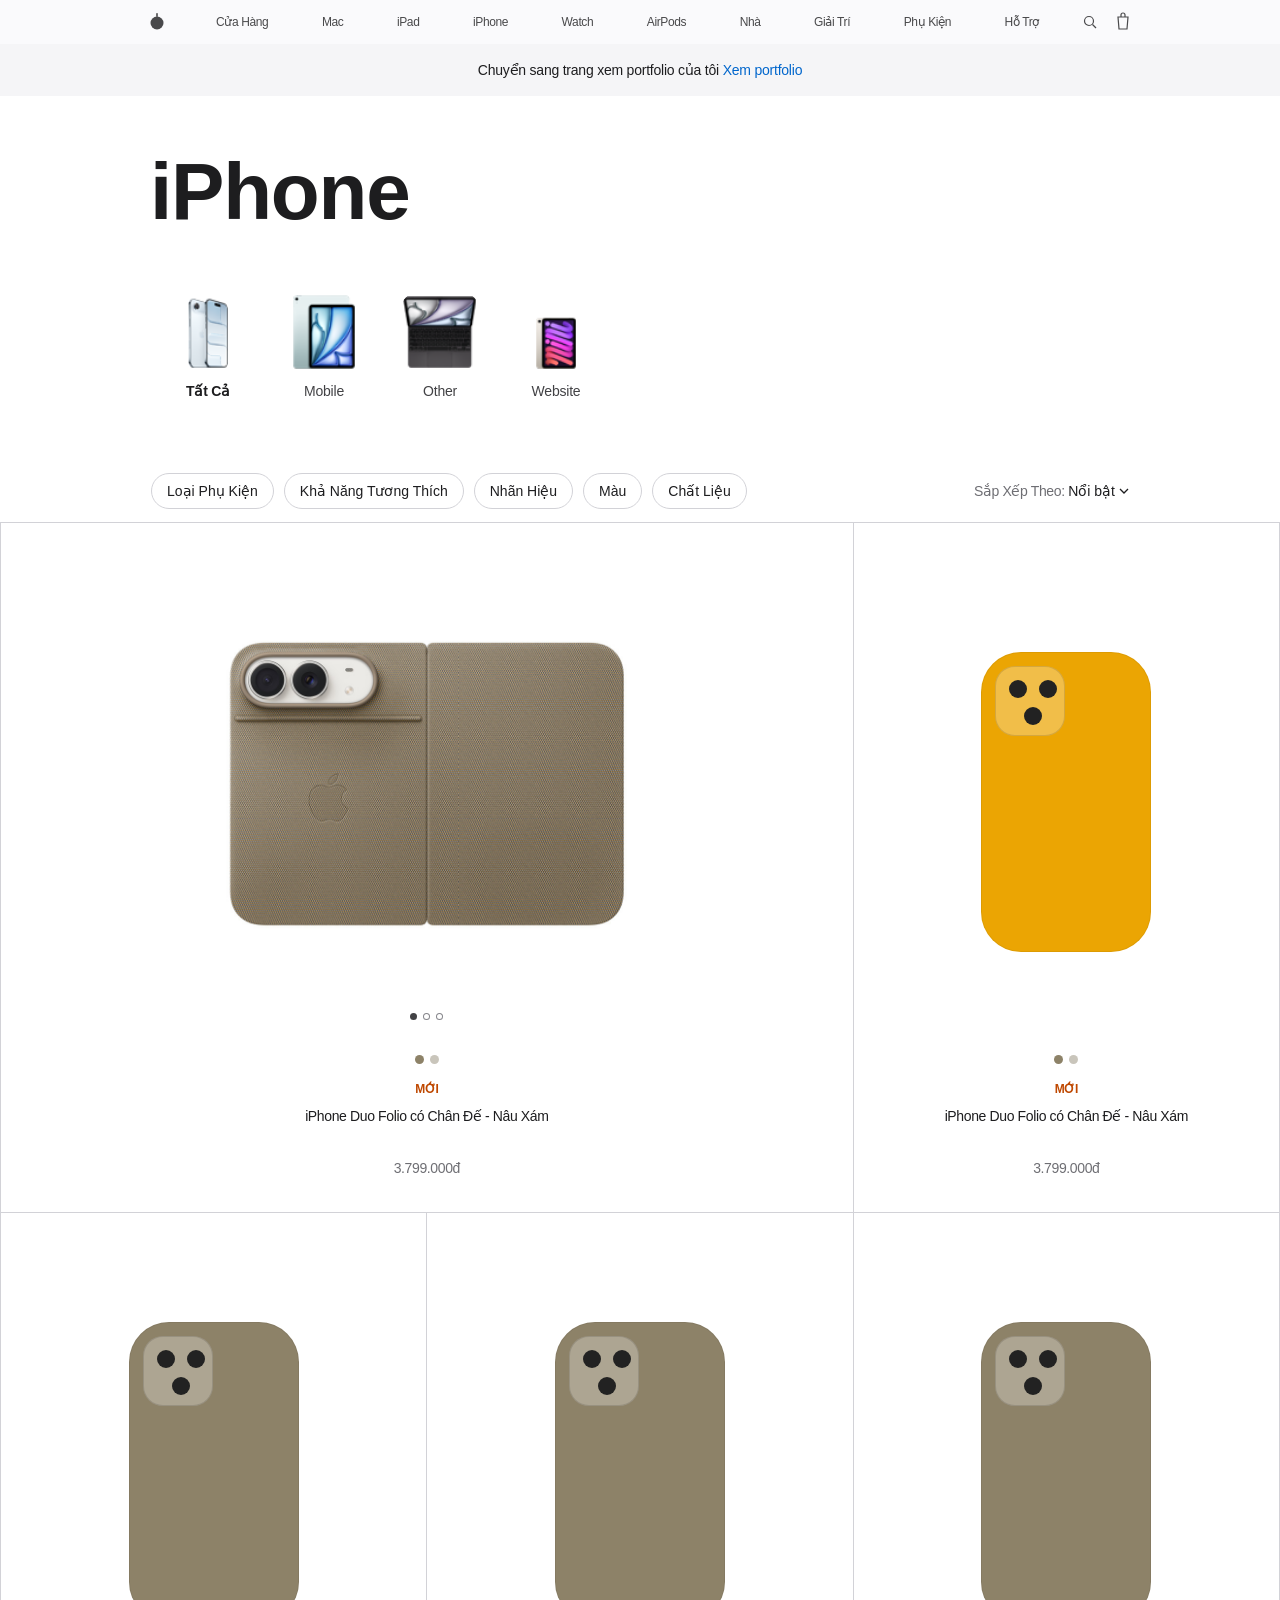
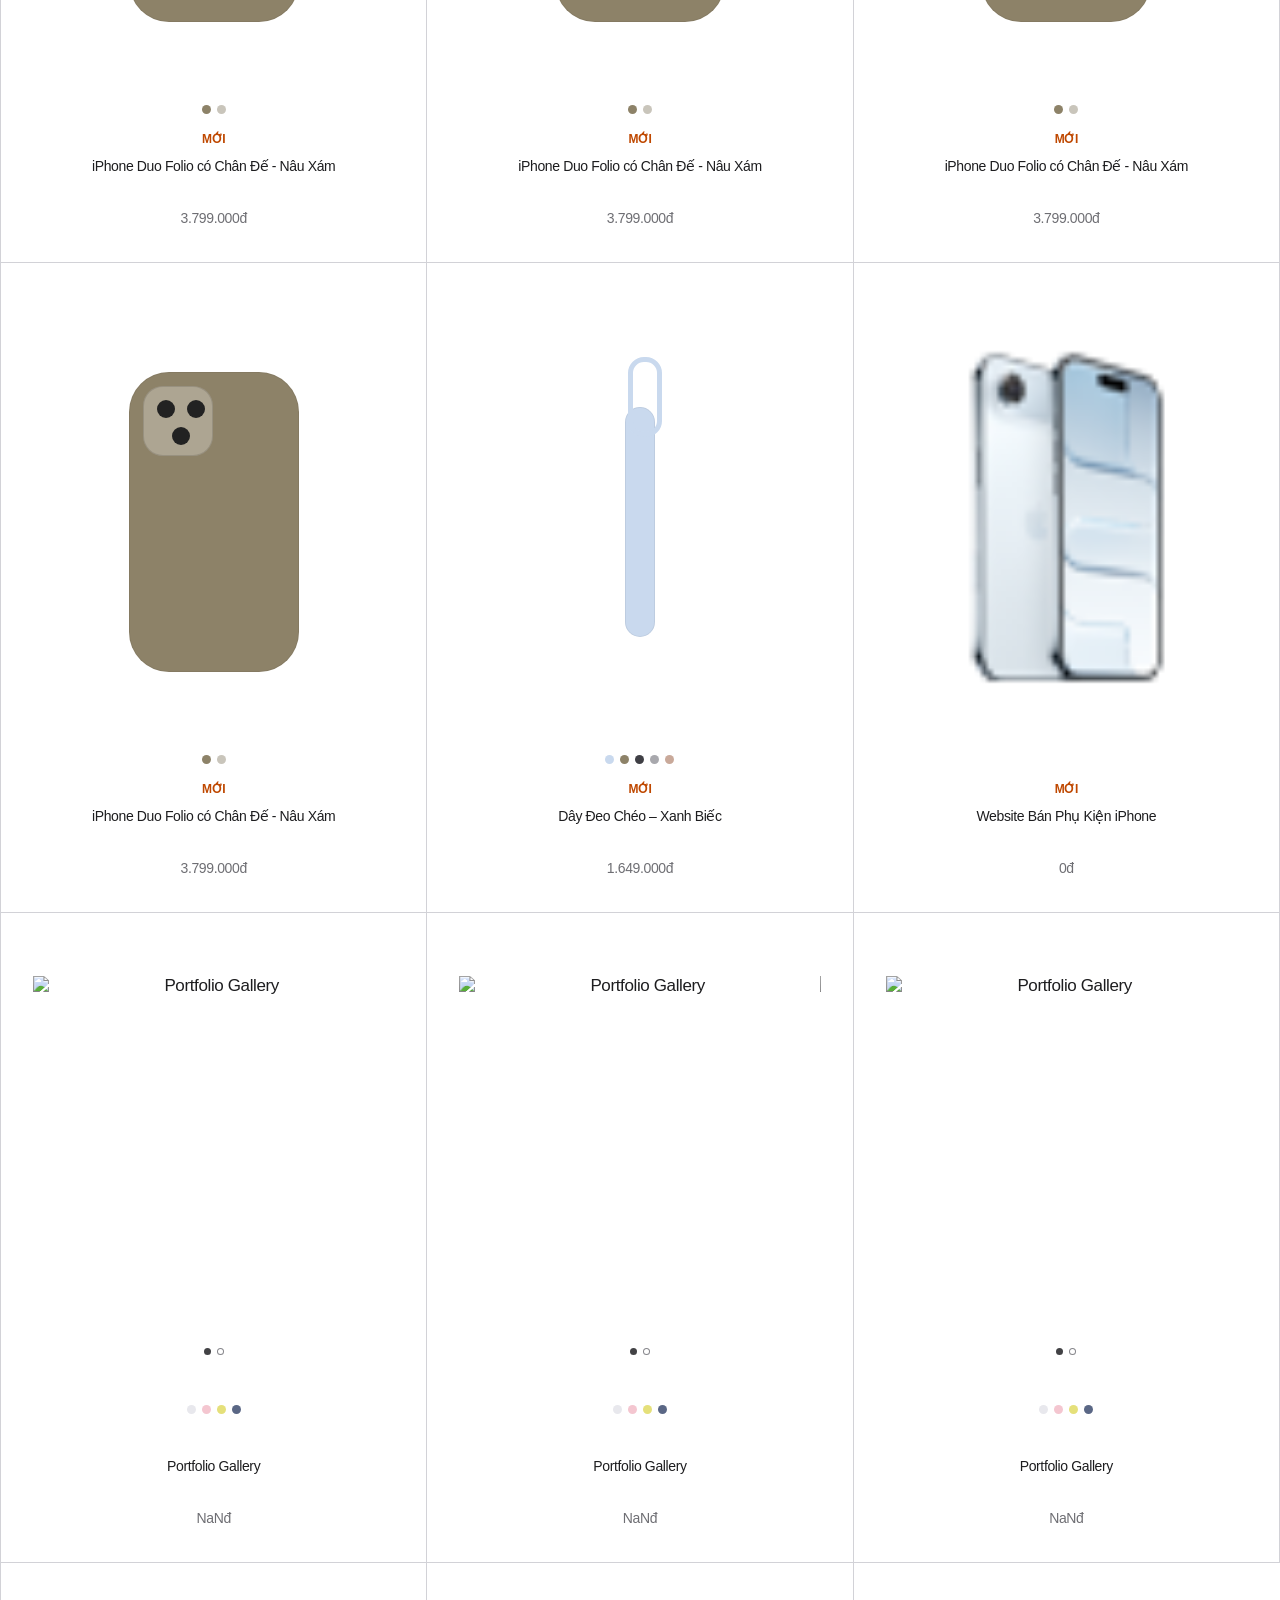
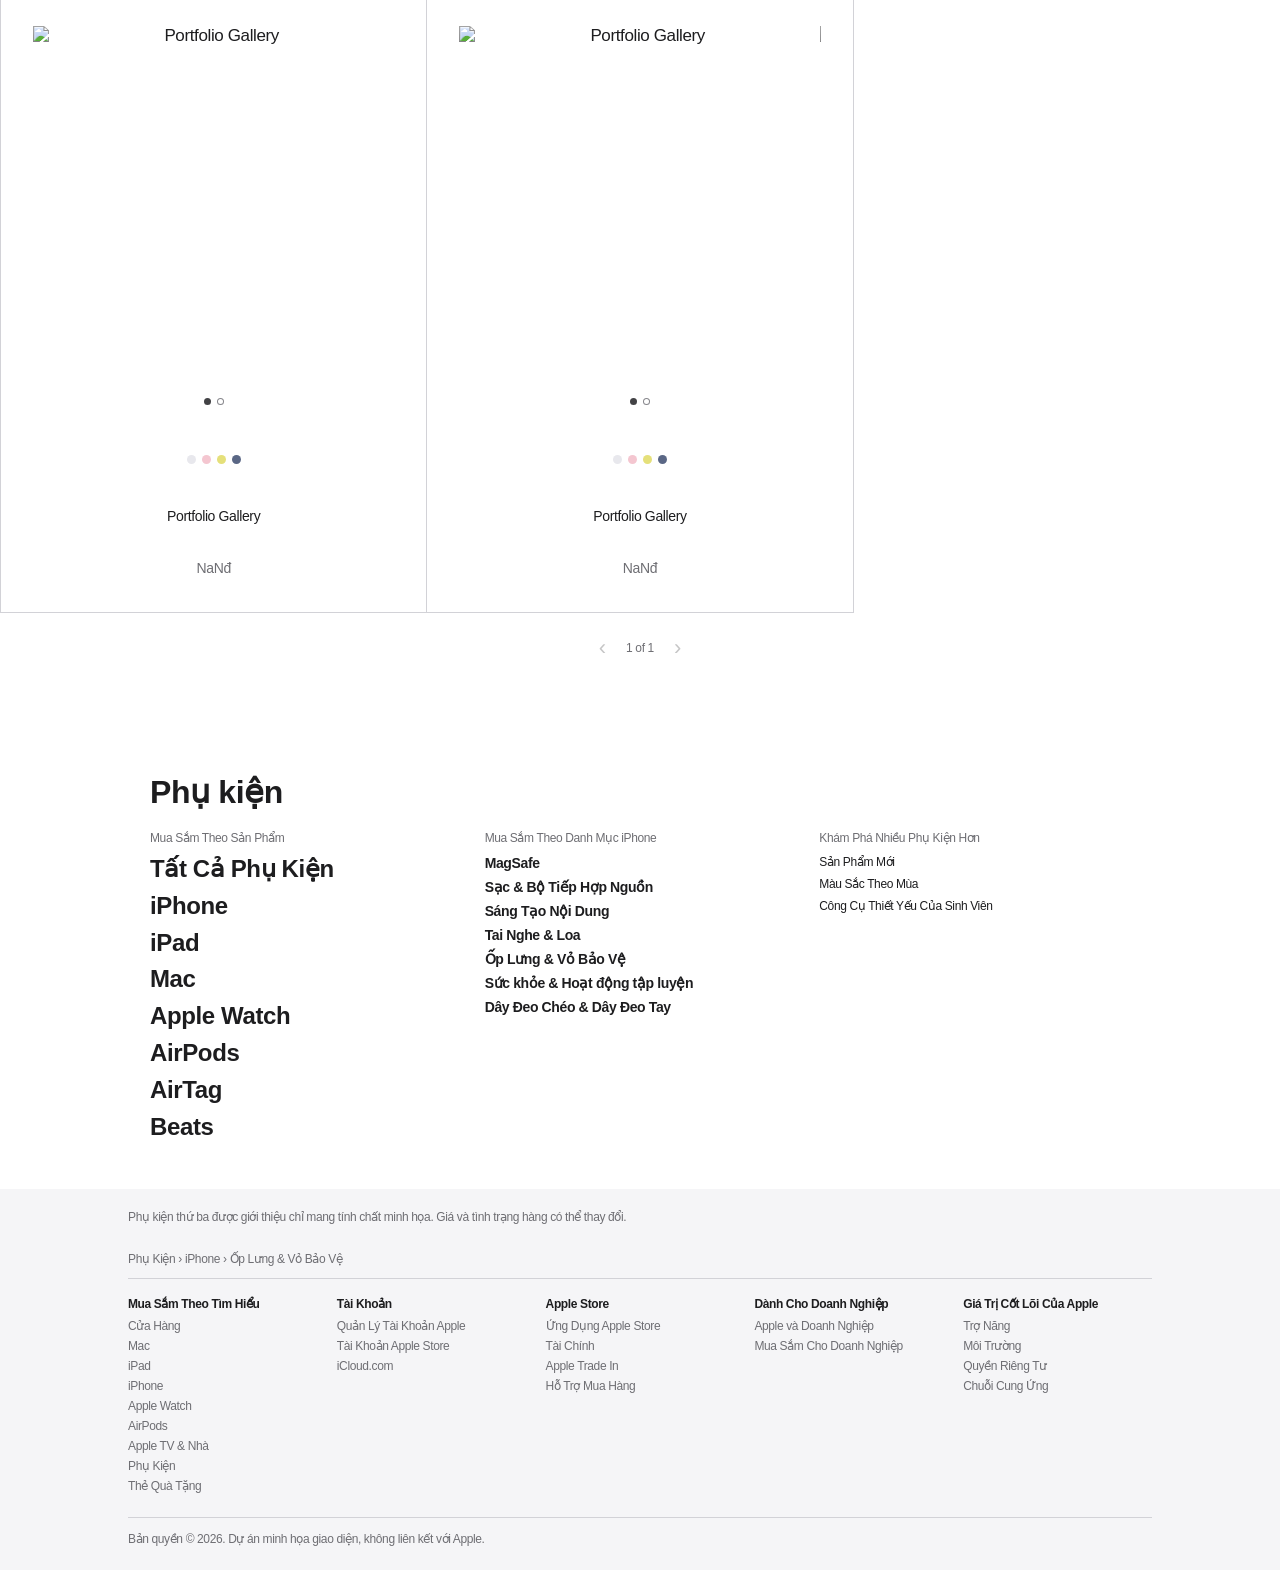
==== commit d4dbf695: "commit1 16/10/026" ====
--- a/index.html
+++ b/index.html
@@ -6,7 +6,6 @@
   <meta name="viewport" content="width=device-width, initial-scale=1">
   <title>Ốp Lưng & Vỏ Bảo Vệ - Phụ Kiện iPhone</title>
   <link rel="stylesheet" href="css/style.css">
-  <link rel="stylesheet" href="css/subnav.css">
 </head>
 
 <body>
@@ -34,8 +33,8 @@
   </nav>
 
 <div class="promo">
-  <p>chuyển sang trang xem porfolio của tôi
-    <a href="https://sangundev.github.io/My_portfolio/" target="_blank" rel="noopener noreferrer">Mua sắm iPhone</a>
+  <p>Chuyển sang trang xem portfolio của tôi
+    <a href="https://sangundev.github.io/My_portfolio/" target="_blank" rel="noopener noreferrer">Xem portfolio</a>
   </p>
 </div>
 
@@ -43,7 +42,6 @@
     <p class="eyebrow">Phụ Kiện</p>
     <h1 id="pagetitle">iPhone</h1>
   </header>
-
 <nav id="subnav" class="subnav" aria-label="iPhone"></nav>
 
   <div class="filters">
@@ -61,6 +59,10 @@
 
   <main>
     <div id="grid" class="grid"></div>
+    <div id="wnav" class="wnav">
+      <button id="wprev" type="button" aria-label="Sản phẩm trước"><svg width="9" height="14" viewBox="0 0 10 16"><path d="M8 2L2 8l6 6" fill="none" stroke="currentColor" stroke-width="2.4" stroke-linecap="round" stroke-linejoin="round"/></svg></button>
+      <button id="wnext" type="button" aria-label="Sản phẩm sau"><svg width="9" height="14" viewBox="0 0 10 16"><path d="M2 2l6 6-6 6" fill="none" stroke="currentColor" stroke-width="2.4" stroke-linecap="round" stroke-linejoin="round"/></svg></button>
+    </div>
     <div class="pager">
       <button id="prev" aria-label="Trang trước">&#8249;</button>
       <span id="pageinfo">1 of 2</span>
@@ -101,10 +103,12 @@
     <p class="legal">Bản quyền © 2026. Dự án minh họa giao diện, không liên kết với Apple.</p>
   </footer>
 
+<script src="js/nav.js"></script>
 <script src="js/subnav.js"></script>
-<script src="js/loader.js"></script>
+<script src="js/loader.js"></script>   <!-- nạp dữ liệu PRODUCTS (Mobbile-*.js) -->
+<script src="js/filters.js"></script>  <!-- phải trước app.js (có COMPAT, initFilters) -->
+<script src="js/app.js"></script>
 <script src="js/title.js"></script>
-</body><nav id="subnav" class="subnav" aria-label="iPhone"></nav>
 </body>
 
 </html>
--- a/css/style.css
+++ b/css/style.css
@@ -15,6 +15,8 @@
     --r-bar: 18px;                       /* bo góc thanh dính + panel lọc */
     --ease: cubic-bezier(.32, .72, 0, 1);
     --ease-spring: cubic-bezier(.34, 1.56, .64, 1);
+    --ease-slide: cubic-bezier(.45, .05, .2, 1);   /* êm đầu, êm cuối, dùng cho panel lọc */
+    --dur-slide: .9s;                               /* chỉnh tốc độ xòe panel ở đây */
     interpolate-size: allow-keywords;
 }
 
@@ -185,12 +187,13 @@
     border-color: var(--line)
 }
 
-/* khi mở: thanh trong suốt, tấm kính duy nhất là .panel */
+/* khi mở: thanh trong suốt NGAY LẬP TỨC, tấm kính duy nhất là .panel */
 .filters.open .filters-in {
     background: transparent;
     -webkit-backdrop-filter: none;
     backdrop-filter: none;
-    border-color: transparent
+    border-color: transparent;
+    transition: none
 }
 
 .filters.open .pill,
@@ -443,6 +446,97 @@
 
 .card:active .img { transform: scale(.97); transition-duration: .15s }
 
+/* ---------- Thư viện ảnh sản phẩm ---------- */
+.gal {
+    --gal-size: 432px;                 /* đổi kích thước ảnh ở đây */
+    position: relative;
+    width: min(100%, var(--gal-size));
+    margin: 0 auto 30px;               /* chừa chỗ cho chấm báo trang bên dưới */
+    overflow-x: clip;                  /* cắt ảnh trượt ra ngoài */
+    overflow-y: visible
+}
+
+.gal-track {
+    display: flex;
+    transition: transform .7s cubic-bezier(.22, .61, .18, 1);   /* êm đầu, giảm tốc mượt ở cuối */
+    will-change: transform;
+    backface-visibility: hidden
+}
+
+.card .img img.pimg,
+.wimg img.pimg {
+    flex: 0 0 100%;
+    display: block;
+    width: 100%;
+    height: auto;
+    aspect-ratio: 1 / 1;
+    object-fit: contain;
+    user-select: none;
+    -webkit-user-drag: none
+}
+
+/* nút ‹ › nằm giữa chiều cao ẢNH, sát hai mép */
+.gal-btn {
+    position: absolute;
+    top: calc(50% - 28px);
+    width: 56px;
+    height: 56px;
+    display: flex;
+    align-items: center;
+    justify-content: center;
+    border: 0;
+    border-radius: 50%;
+    background: rgba(232, 232, 237, .92);     /* xám sáng đặc */
+    -webkit-backdrop-filter: blur(20px);
+    backdrop-filter: blur(20px);
+    color: #424245;                            /* mũi tên xám đậm */
+    cursor: pointer;
+    opacity: 0;
+    pointer-events: none;
+    transform: scale(.9);
+    transition: opacity .35s ease, transform .45s var(--ease), background .25s ease
+}
+
+.gal-btn.prev { left: 4px }
+.gal-btn.next { right: 4px }
+.gal-btn:active { transform: scale(.92); transition-duration: .12s }
+
+/* chấm báo trang: nằm dưới ảnh, không làm lệch nút */
+.gal-dots {
+    position: absolute;
+    top: 100%;
+    left: 0;
+    right: 0;
+    display: flex;
+    justify-content: center;
+    gap: 6px;
+    margin-top: 10px
+}
+
+.gal-dots i {
+    width: 7px;
+    height: 7px;
+    border-radius: 50%;
+    background: #fff;
+    box-shadow: inset 0 0 0 1px #86868b;
+    transition: background .35s ease, box-shadow .35s ease
+}
+
+.gal-dots i.on { background: #424245; box-shadow: none }
+
+/* hover (thiết bị có chuột): hiện nút; ảnh đầu ẩn ‹, ảnh cuối ẩn › */
+@media (hover: hover) {
+    .card:hover .gal-btn { opacity: 1; pointer-events: auto; transform: scale(1) }
+    .card:hover .gal-btn:hover { background: rgba(220, 220, 225, .96) }
+    .gal[data-i="0"] .gal-btn.prev,
+    .gal.last .gal-btn.next { opacity: 0; pointer-events: none; transform: scale(.9) }
+}
+/* chỉ hiện nút khi hover (thiết bị có chuột) */
+@media (hover: hover) {
+    .card:hover .gal-btn { opacity: 1; pointer-events: auto }
+    .gal-btn:hover { background: rgba(190, 190, 196, .8) }
+}
+
 .dots { display: flex; gap: 6px; margin-bottom: 18px }
 .dots i { width: 9px; height: 9px; border-radius: 50%; display: block }
 
@@ -587,11 +681,11 @@
     /* thanh dính: cân đều trên/dưới */
     .filters.stuck .filters-in { padding: 14px 22px }
 
-    /* giữ đường kẻ ngang khi mở (chưa cuộn); đã cuộn thì ẩn */
-    .filters.open:not(.stuck) { border-bottom-color: var(--line) }
-    .filters.stuck.open { border-bottom-color: transparent }
-
-    /* panel: chưa cuộn = nằm ngay dưới đường kẻ */
+    /* khi mở: ẩn đường kẻ ngang ngay lập tức (cả chưa cuộn lẫn đã cuộn) */
+    .filters.open,
+    .filters.stuck.open { border-bottom-color: transparent; transition: none }
+
+       /* panel: chưa cuộn = nằm ngay dưới đường kẻ */
     .filters:not(.stuck) .panel {
         top: 100%;
         height: min(75dvh, 410px);
@@ -605,6 +699,50 @@
         height: min(75dvh, 476px);
         padding: calc(var(--bar, 70px) + 22px) 64px 34px;
         overflow-y: scroll
+    }
+
+    /* ---- hiệu ứng: xòe từ khung thanh lọc xuống dưới (clip-path) ---- */
+    .filters .panel {
+        clip-path: inset(0 round var(--r-bar));
+        transition: clip-path var(--dur-slide) var(--ease-slide),
+                    display var(--dur-slide) allow-discrete
+    }
+
+        .filters .panel > * {
+        transition: opacity .5s ease .25s
+    }
+
+    .filters .panel[hidden] > * { opacity: 0 }
+
+    @starting-style {
+        .filters .panel > * { opacity: 0 }
+    }
+    /* trạng thái đóng / điểm bắt đầu: chưa cuộn -> thu về mép trên */
+    .filters:not(.stuck) .panel[hidden] {
+        clip-path: inset(0 0 100% 0 round var(--r-bar));
+        opacity: 1;
+        transform: translate3d(-50%, 0, 0)
+    }
+
+    /* trạng thái đóng / điểm bắt đầu: đã cuộn -> chỉ lộ đúng chiều cao thanh lọc */
+    .filters.stuck .panel[hidden] {
+        clip-path: inset(0 0 calc(100% - var(--bar, 70px)) 0 round var(--r-bar));
+        opacity: 1;
+        transform: translate3d(-50%, 0, 0)
+    }
+
+    /* lúc vừa mở (display: none -> block) bắt đầu từ trạng thái đóng ở trên */
+    @starting-style {
+        .filters:not(.stuck) .panel {
+            clip-path: inset(0 0 100% 0 round var(--r-bar));
+            opacity: 1;
+            transform: translate3d(-50%, 0, 0)
+        }
+        .filters.stuck .panel {
+            clip-path: inset(0 0 calc(100% - var(--bar, 70px)) 0 round var(--r-bar));
+            opacity: 1;
+            transform: translate3d(-50%, 0, 0)
+        }
     }
 }
 
@@ -624,6 +762,8 @@
    ===================================================================== */
 @media (max-width: 560px) {
     /* menu trên cùng */
+        .gal-btn.prev { left: 12px }
+    .gal-btn.next { right: 12px }
     .gnav ul { display: none }
     .burger { display: block }
     .nav-icons { gap: 16px }
@@ -826,6 +966,166 @@
     .name { min-height: 60px }
 }
 
+/* ---------- Danh mục Website: thẻ kiểu Apple Mac ---------- */
+.is-web main { max-width: none; background: var(--bg2); padding: 24px 0 8px }
+
+/* tab Website: đã có 2 mảng màu trắng/xám nên bỏ đường kẻ ngăn cách */
+.is-web .filters { border-bottom-color: transparent }
+
+.grid.web {
+    --edge: max(22px, calc((100% - 1024px) / 2 + 22px));
+    display: flex;
+    gap: 20px;
+    border-left: 0;
+    padding: 0 var(--edge) 8px;
+    overflow-x: auto;
+    scroll-snap-type: x mandatory;
+    scroll-padding-inline: var(--edge);
+    scrollbar-width: none;
+    -webkit-overflow-scrolling: touch
+}
+
+.grid.web::-webkit-scrollbar { display: none }
+.grid.web { overscroll-behavior-x: contain }
+
+.wcard {
+    flex: 0 0 372px;
+    scroll-snap-align: start;
+    display: flex;
+    flex-direction: column;
+    align-items: center;
+    text-align: center;
+    animation: rise .7s var(--ease) both
+}
+
+.wimg {
+    width: 100%;
+    height: 252px;
+    display: flex;
+    align-items: center;
+    justify-content: center;
+    background: #fff;
+    border-radius: 20px;
+    padding: 0;
+    margin-bottom: 0;
+    overflow: hidden
+}
+
+.wimg .gal { --gal-size: 100%; width: 100%; height: 100%; margin: 0 }
+.wimg .gal-track { height: 100% }
+
+.wimg .gal img.pimg {
+    height: 100%;
+    aspect-ratio: auto;
+    object-fit: contain;
+    padding: 36px 24px
+}
+
+  .wimg .gal-dots { top: auto; bottom: 10px; margin: 0 }
+.wcard .gal-btn,
+.wcard .gal-dots { display: none !important }
+.wcard .gal-btn,
+.wcard .gal-dots { display: none !important }
+  
+
+.wcard .dots { gap: 8px; margin: 28px 0 0 }
+
+.wcard .dots i {
+    width: 12px;
+    height: 12px;
+    box-shadow: inset 0 0 0 1px rgba(0, 0, 0, .15)
+}
+
+.wname {
+    margin-top: 44px;
+    font-size: 28px;
+    line-height: 1.14;
+    font-weight: 600;
+    letter-spacing: -.02em
+}
+
+.wtag {
+    margin-top: 8px;
+    max-width: 340px;
+    font-size: 17px;
+    line-height: 1.3;
+    font-weight: 600
+}
+
+.wnote {
+    margin-top: 40px;
+    font-size: 14px;
+    line-height: 1.4;
+    color: var(--text)
+}
+
+.wbtns {
+    display: flex;
+    align-items: center;
+    justify-content: center;
+    gap: 24px;
+    margin-top: auto;            /* các nút luôn thẳng hàng ở đáy thẻ */
+    padding: 36px 0 40px
+}
+
+.btn-pill {
+    display: inline-flex;
+    align-items: center;
+    height: 44px;
+    padding: 0 22px;
+    border-radius: 980px;
+    background: #0071e3;
+    color: #fff;
+    font-size: 17px;
+    transition: background .25s ease, transform .35s var(--ease)
+}
+
+.btn-pill:active { transform: scale(.96) }
+/* nút ‹ › của băng chuyền Website */
+.wnav {
+    display: none;
+    justify-content: flex-end;
+    gap: 12px;
+    max-width: 1264px;
+    margin: 0 auto;
+    padding: 0 22px 40px
+}
+
+.is-web .wnav { display: flex }
+.is-web .pager { display: none }
+
+.wnav button {
+    width: 36px;
+    height: 36px;
+    display: grid;
+    place-items: center;
+    border: 0;
+    border-radius: 50%;
+    background: #e8e8ed;
+    color: #1d1d1f;
+    cursor: pointer;
+    transition: transform .35s var(--ease), opacity .25s ease
+}
+
+.wnav button:disabled { opacity: .4; cursor: default }
+.wnav button:active:not(:disabled) { transform: scale(.9); transition-duration: .12s }
+
+@media (hover: hover) {
+    .wcard:hover .gal-btn { opacity: 1; pointer-events: auto; transform: scale(1) }
+    .btn-pill:hover { background: #0077ed }
+    .btn-link:hover { text-decoration: underline }
+}
+
+@media (max-width: 900px) {
+    .wcard { flex-basis: 340px }
+}
+
+@media (max-width: 560px) {
+    .grid.web { --edge: 16px }
+    .wcard { flex-basis: 80vw }
+    .wname { font-size: 26px }
+    .wnav { padding: 0 16px 32px }
+}
 /* ---------- Người dùng tắt hiệu ứng ---------- */
 @media (prefers-reduced-motion: reduce) {
     *, *::before, *::after {
@@ -833,4 +1133,4 @@
         transition: none !important;
         scroll-behavior: auto !important
     }
-}+}
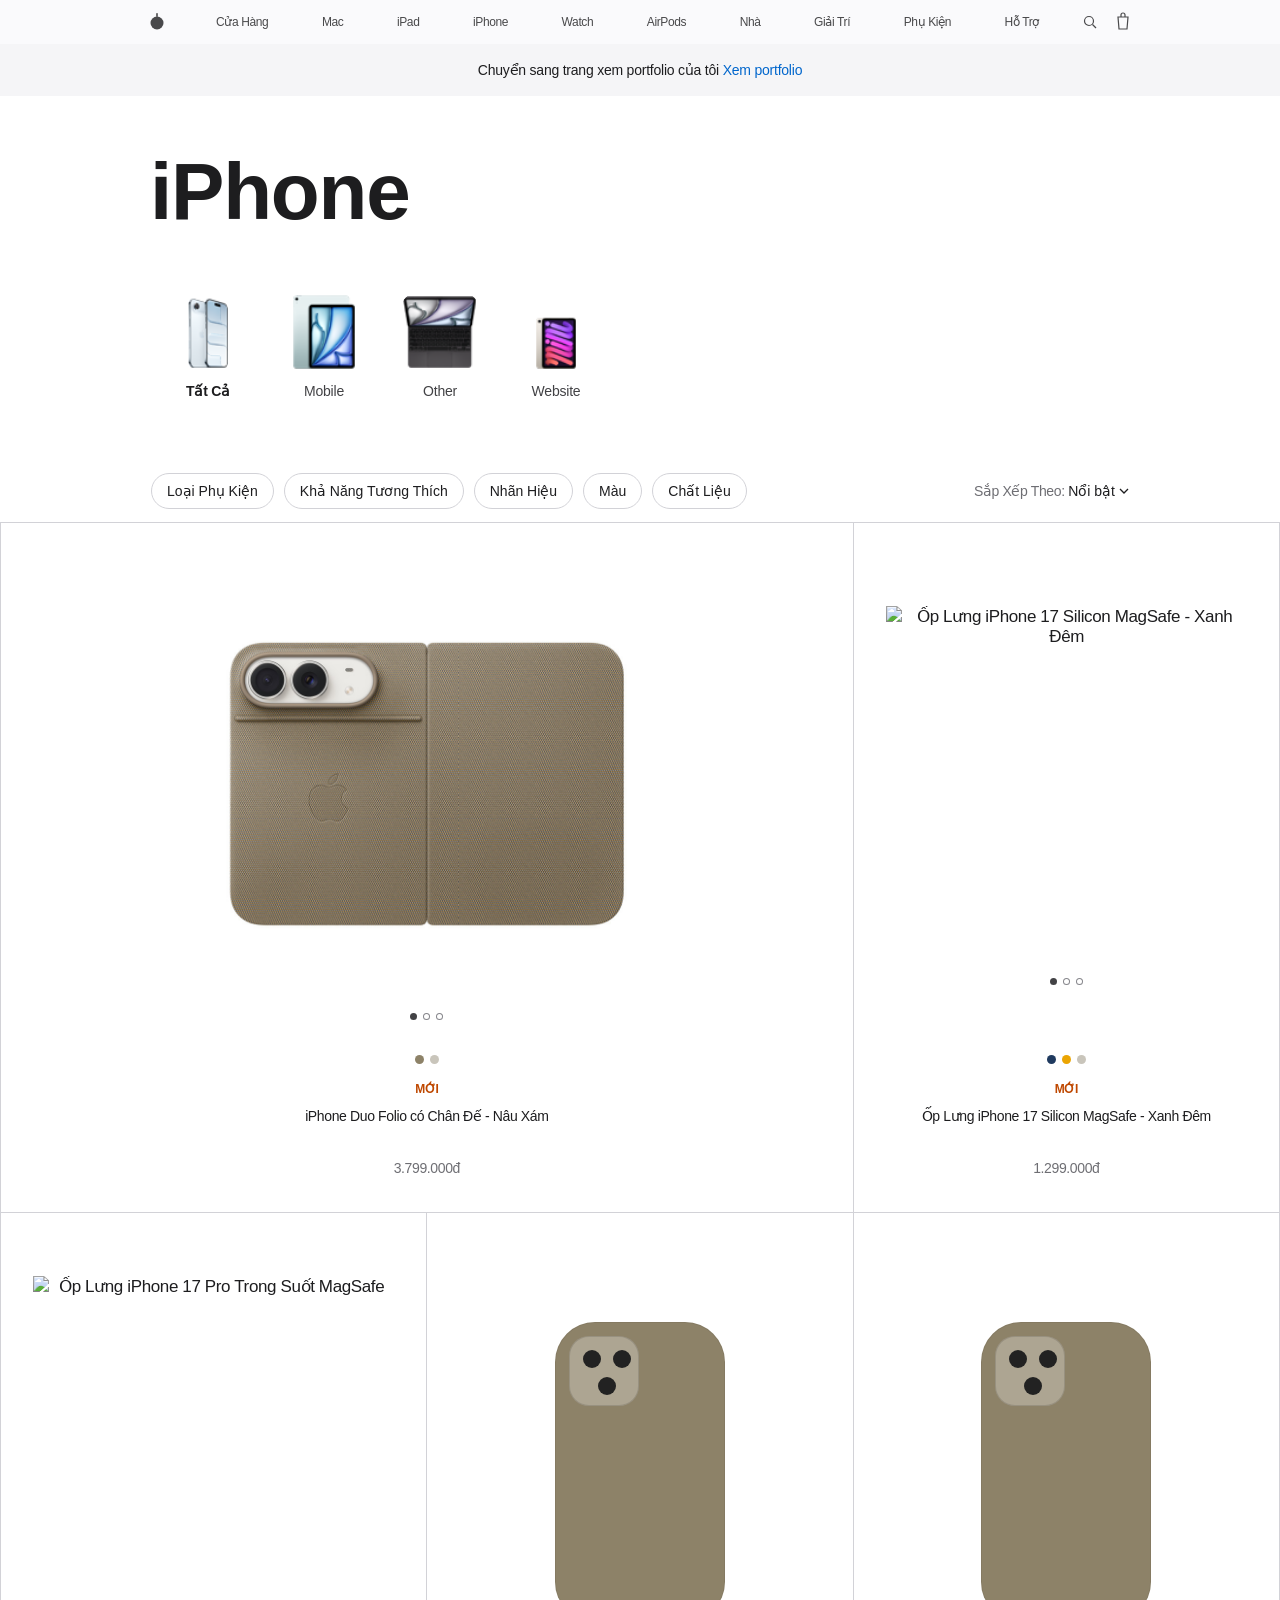
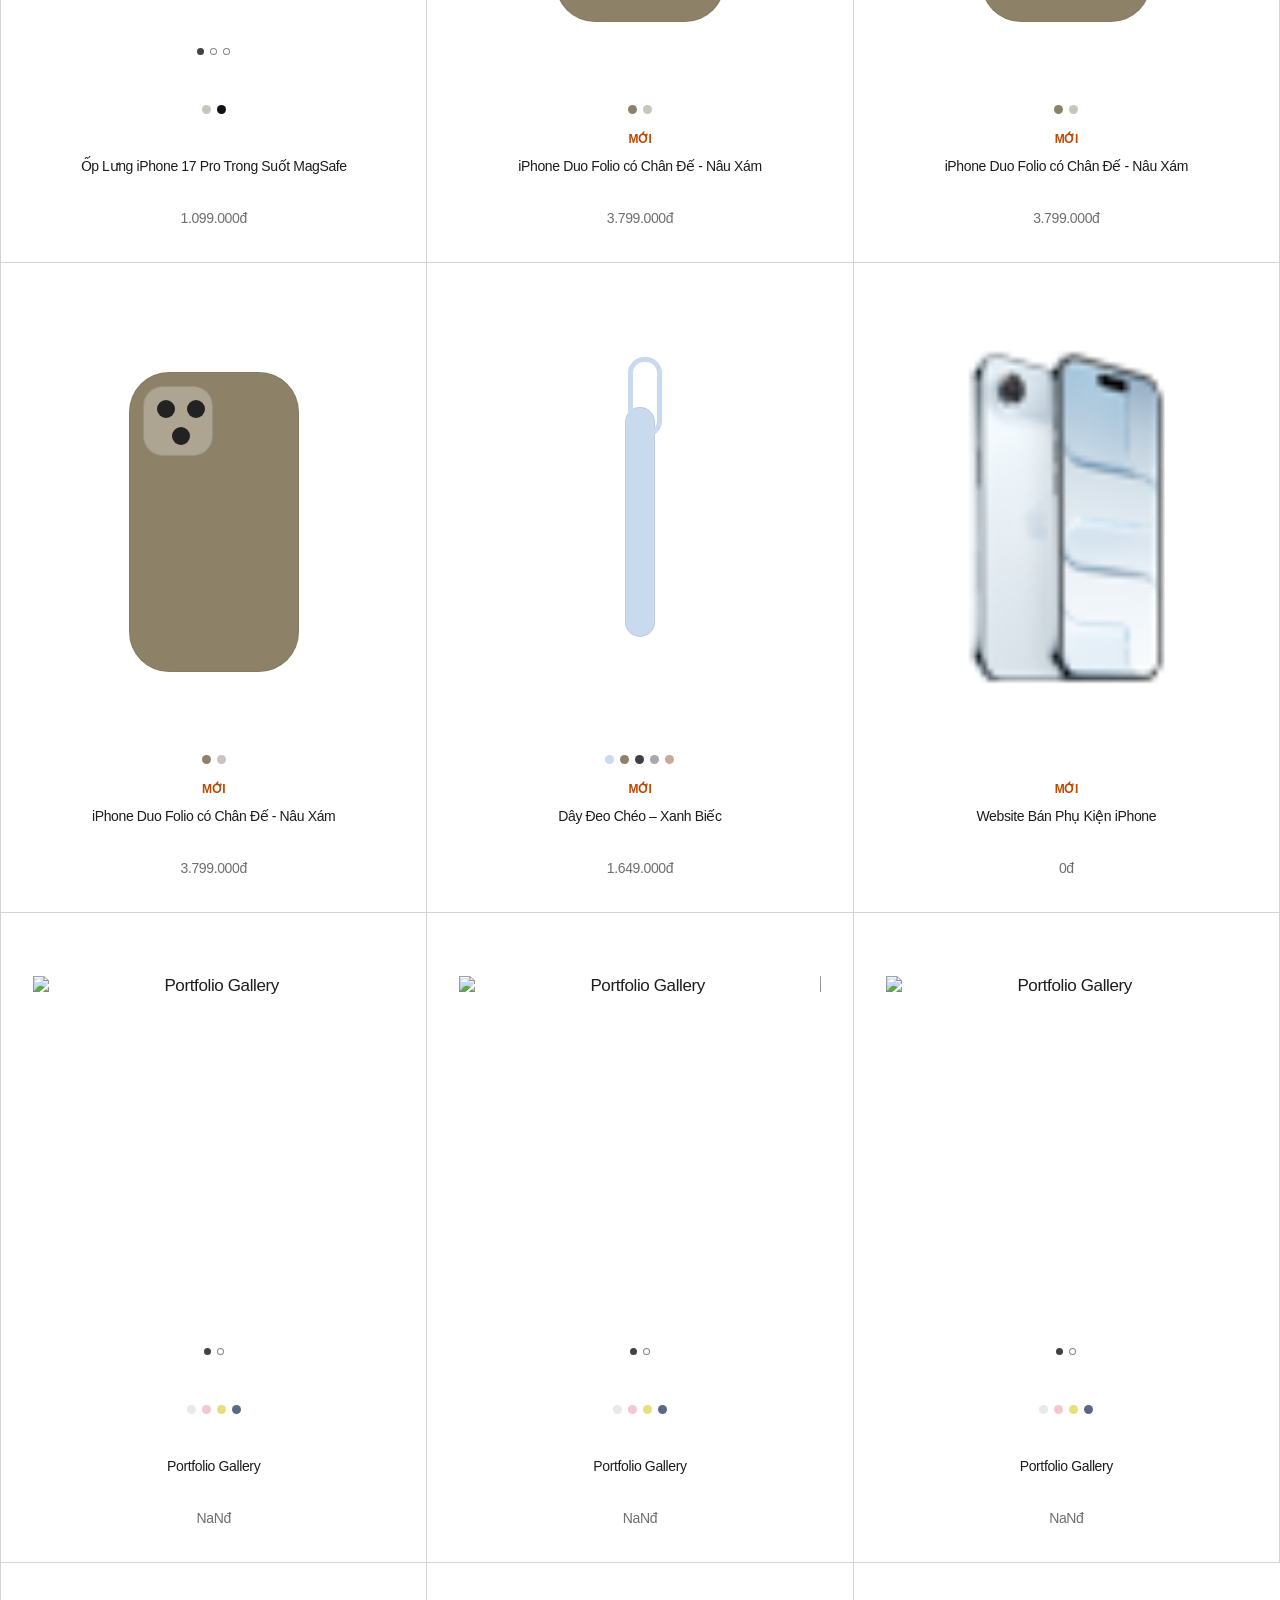
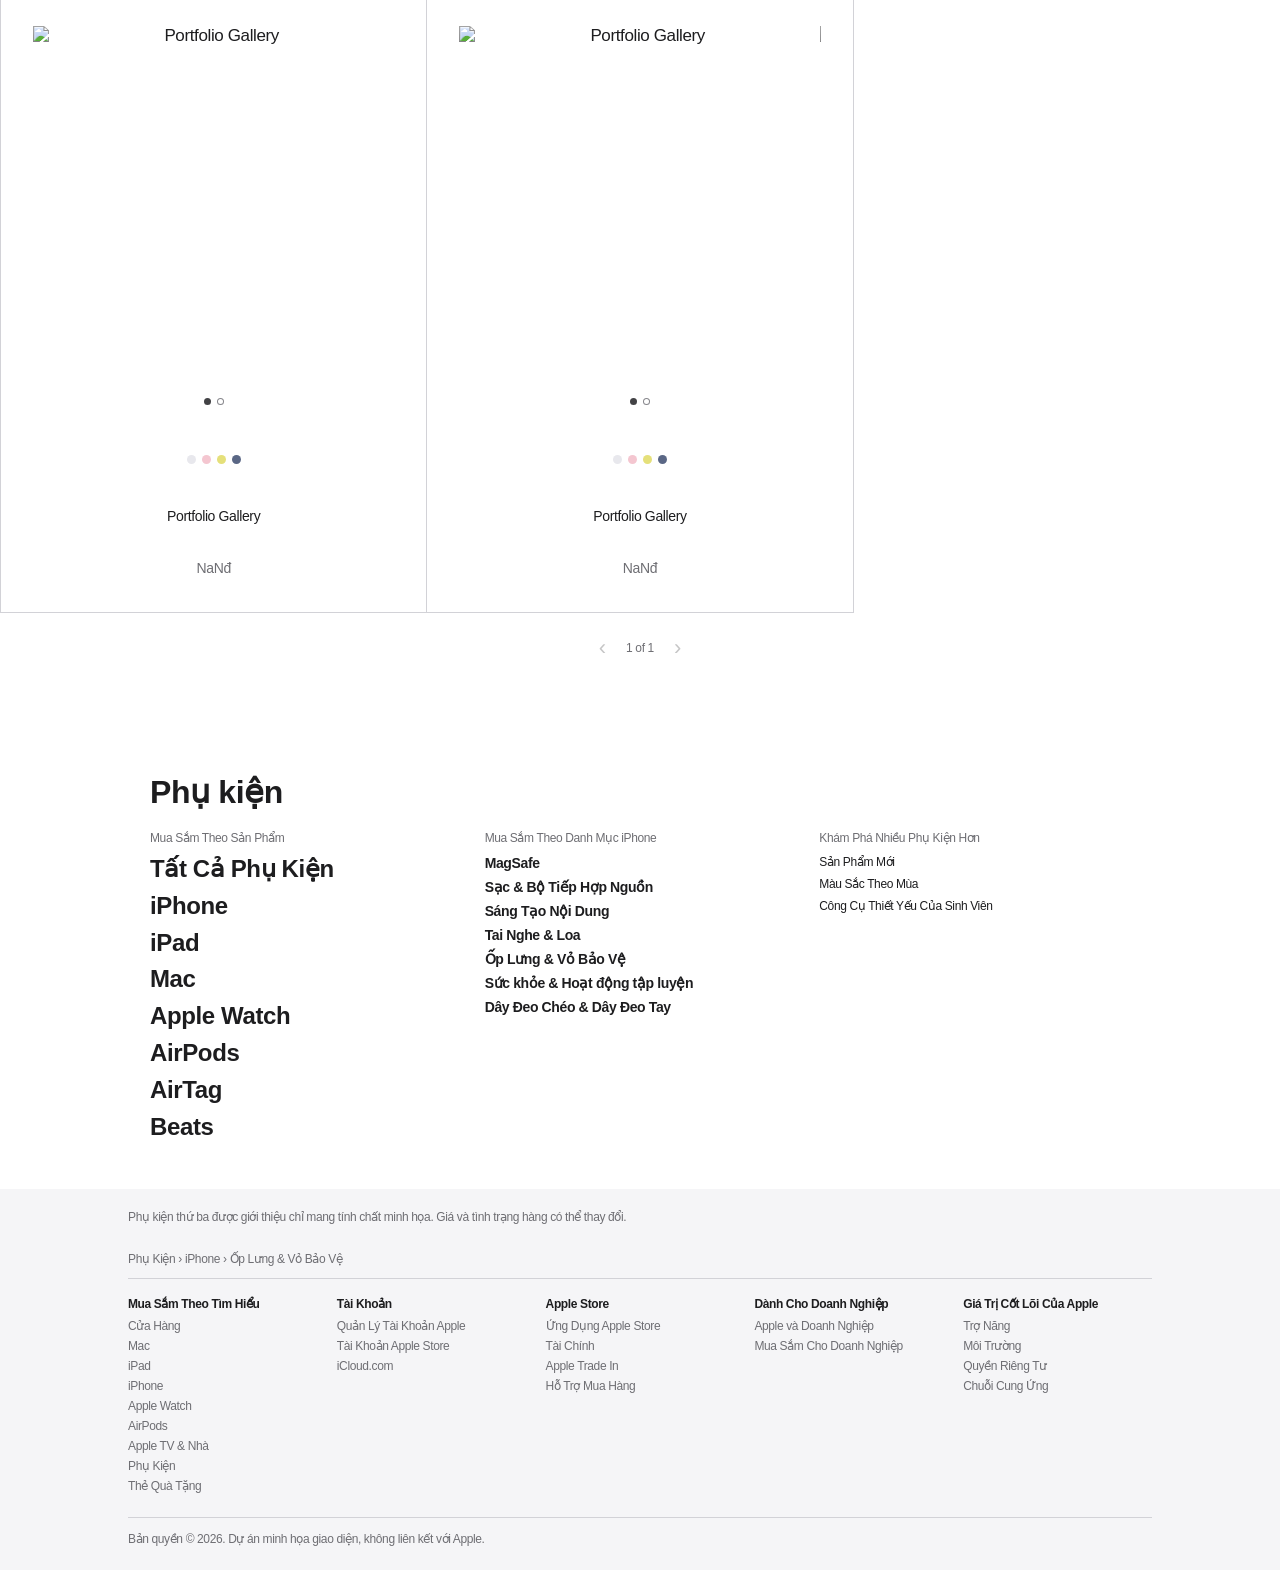
==== commit 6676aa05: "commit1 17/10/026" ====
--- a/index.html
+++ b/index.html
@@ -5,38 +5,11 @@
   <meta charset="UTF-8">
   <meta name="viewport" content="width=device-width, initial-scale=1">
   <title>Ốp Lưng & Vỏ Bảo Vệ - Phụ Kiện iPhone</title>
-  <link rel="stylesheet" href="css/style.css">
+  <link rel="stylesheet" href="css/list.css">
 </head>
 
 <body>
-  <nav class="gnav">
-    <div class="gnav-in">
-      <a href="#" class="logo" aria-label="Trang chủ"><svg width="14" height="18" viewBox="0 0 14 18">
-          <circle cx="7" cy="10" r="6.5" fill="currentColor" />
-          <rect x="6.2" y="0" width="1.6" height="4" rx=".8" fill="currentColor" />
-        </svg></a>
-      <ul id="navlinks"></ul>
-      <span class="nav-icons">
-        <svg width="15" height="44" viewBox="0 0 15 44">
-          <circle cx="6" cy="21" r="4.5" fill="none" stroke="currentColor" stroke-width="1.2" />
-          <path d="M9.5 24.5 13 28" stroke="currentColor" stroke-width="1.2" />
-        </svg>
-        <svg width="14" height="44" viewBox="0 0 14 44">
-          <path d="M2 17h10l-1 12H3z" fill="none" stroke="currentColor" stroke-width="1.2" />
-          <path d="M5 17v-2a2 2 0 0 1 4 0v2" fill="none" stroke="currentColor" stroke-width="1.2" />
-        </svg>
-        <svg class="burger" width="18" height="44" viewBox="0 0 18 44">
-          <path d="M2 20h14M2 25h14" fill="none" stroke="currentColor" stroke-width="1.2" />
-        </svg>
-      </span>
-    </div>
-  </nav>
-
-<div class="promo">
-  <p>Chuyển sang trang xem portfolio của tôi
-    <a href="https://sangundev.github.io/My_portfolio/" target="_blank" rel="noopener noreferrer">Xem portfolio</a>
-  </p>
-</div>
+  <div id="site-header"></div>
 
   <header class="title">
     <p class="eyebrow">Phụ Kiện</p>
@@ -70,45 +43,12 @@
     </div>
   </main>
 
-  <section class="shop">
-    <h2>Phụ kiện</h2>
-    <div class="shop-cols">
-      <div>
-        <h4>Mua Sắm Theo Sản Phẩm</h4>
-        <a class="big" href="#">Tất Cả Phụ Kiện</a><a class="big" href="#">iPhone</a><a class="big" href="#">iPad</a>
-        <a class="big" href="#">Mac</a><a class="big" href="#">Apple Watch</a><a class="big" href="#">AirPods</a>
-        <a class="big" href="#">AirTag</a><a class="big" href="#">Beats</a>
-      </div>
-      <div>
-        <h4>Mua Sắm Theo Danh Mục iPhone</h4>
-        <a class="mid" href="#">MagSafe</a><a class="mid" href="#">Sạc &amp; Bộ Tiếp Hợp Nguồn</a>
-        <a class="mid" href="#">Sáng Tạo Nội Dung</a><a class="mid" href="#">Tai Nghe &amp; Loa</a>
-        <a class="mid" href="#">Ốp Lưng &amp; Vỏ Bảo Vệ</a><a class="mid" href="#">Sức khỏe &amp; Hoạt động tập
-          luyện</a>
-        <a class="mid" href="#">Dây Đeo Chéo &amp; Dây Đeo Tay</a>
-      </div>
-      <div>
-        <h4>Khám Phá Nhiều Phụ Kiện Hơn</h4>
-        <a class="small" href="#">Sản Phẩm Mới</a><a class="small" href="#">Màu Sắc Theo Mùa</a>
-        <a class="small" href="#">Công Cụ Thiết Yếu Của Sinh Viên</a>
-      </div>
-    </div>
-  </section>
+  <div id="site-footer"></div>
 
-  <footer>
-    <p class="note">Phụ kiện thứ ba được giới thiệu chỉ mang tính chất minh họa. Giá và tình trạng hàng có thể thay đổi.
-    </p>
-    <p class="crumbs"><a href="#">Phụ Kiện</a> › <a href="#">iPhone</a> › Ốp Lưng &amp; Vỏ Bảo Vệ</p>
-    <div class="fcols" id="fcols"></div>
-    <p class="legal">Bản quyền © 2026. Dự án minh họa giao diện, không liên kết với Apple.</p>
-  </footer>
-
-<script src="js/nav.js"></script>
-<script src="js/subnav.js"></script>
-<script src="js/loader.js"></script>   <!-- nạp dữ liệu PRODUCTS (Mobbile-*.js) -->
-<script src="js/filters.js"></script>  <!-- phải trước app.js (có COMPAT, initFilters) -->
-<script src="js/app.js"></script>
-<script src="js/title.js"></script>
+<!-- loader nạp lần lượt: data-before -> dữ liệu data/ -> data-after -->
+<script src="js/common/loader.js"
+  data-before="js/common/layout.js,js/common/nav.js,js/list/subnav.js,js/list/filters.js"
+  data-after="js/list/app.js,js/common/title.js,js/list/open-detail.js"></script>
 </body>
 
 </html>
--- a/css/list.css
+++ b/css/list.css
@@ -0,0 +1,1319 @@
+/* =====================================================================
+   style.css — bản gộp (không còn khối ghi đè / !important)
+   Chỉnh nhanh:  --r-bar (bo góc khung lọc)  |  --line (màu viền)
+   ===================================================================== */
+
+:root {
+    --text: #1d1d1f;
+    --mute: #6e6e73;
+    --line: #d2d2d7;
+    --bg: #fff;
+    --bg2: #f5f5f7;
+    --link: #0066cc;
+    --new: #bf4800;
+
+    --r-bar: 18px;                       /* bo góc thanh dính + panel lọc */
+    --ease: cubic-bezier(.32, .72, 0, 1);
+    --ease-spring: cubic-bezier(.34, 1.56, .64, 1);
+    --ease-slide: cubic-bezier(.45, .05, .2, 1);   /* êm đầu, êm cuối, dùng cho panel lọc */
+    --dur-slide: .9s;                               /* chỉnh tốc độ xòe panel ở đây */
+    interpolate-size: allow-keywords;
+}
+
+* { box-sizing: border-box; margin: 0; padding: 0 }
+
+html {
+    -webkit-text-size-adjust: 100%;
+    text-size-adjust: 100%;
+    overflow-x: clip;
+    scroll-behavior: smooth
+}
+
+body {
+    font-family: -apple-system, BlinkMacSystemFont, "SF Pro Text", "Helvetica Neue", Arial, sans-serif;
+    color: var(--text);
+    background: var(--bg);
+    font-size: 17px;
+    letter-spacing: -.022em;
+    -webkit-font-smoothing: antialiased;
+    -webkit-tap-highlight-color: transparent
+}
+
+a { color: inherit; text-decoration: none }
+button, select { font: inherit; color: inherit }
+a, button, select, label, .card { touch-action: manipulation }
+:focus-visible { outline: 2px solid var(--link); outline-offset: 2px }
+
+/* ---------- Global nav ---------- */
+.gnav { height: 44px; background: #fafafc; position: relative; z-index: 10 }
+
+.gnav-in {
+    max-width: 1024px;
+    margin: 0 auto;
+    height: 44px;
+    display: flex;
+    align-items: center;
+    justify-content: space-between;
+    padding: 0 22px
+}
+
+.gnav ul {
+    display: flex;
+    flex: 1;
+    justify-content: space-between;
+    margin: 0 44px 0 52px;
+    list-style: none;
+    font-size: 12px
+}
+
+.gnav ul a { opacity: .8 }
+.nav-icons { display: flex; gap: 18px; opacity: .8 }
+.logo { display: flex; opacity: .8 }
+
+/* ---------- Thanh khuyến mãi ---------- */
+.promo {
+    background: var(--bg2);
+    padding: 16px 22px;
+    font-size: 14px;
+    line-height: 1.43;
+    letter-spacing: -.016em;
+    text-align: center
+}
+
+.promo p { max-width: 1024px; margin: 0 auto }
+.promo sup { font-size: 9px; line-height: 0; vertical-align: super }
+.promo a { color: var(--link) }
+
+/* ---------- Tiêu đề trang ---------- */
+.title { max-width: 1024px; margin: 0 auto; padding: 54px 22px 0 }
+h1 { font-size: 80px; line-height: 1.05; font-weight: 600; letter-spacing: -.015em }
+
+/* ---------- Subnav (--left do subnav.js tự đo) ---------- */
+.subnav {
+    display: flex;
+    justify-content: flex-start;
+    align-items: flex-start;
+    overflow-x: auto;
+    scrollbar-width: none;
+    padding: 60px 22px 56px var(--left, max(22px, calc((100vw - 1024px) / 2 + 22px)))
+}
+
+.subnav::-webkit-scrollbar { display: none }
+
+.subnav a {
+    flex: none;
+    display: flex;
+    flex-direction: column;
+    align-items: center;
+    text-align: center;
+    padding: 0 20px;
+    color: #424245;
+    transition: transform .35s var(--ease)
+}
+
+.subnav a:last-child { margin-right: 22px }
+.subnav a[aria-current="page"] { color: var(--text) }
+.subnav a[aria-current="page"] b { font-weight: 600 }
+.subnav a:active .ico { transform: scale(.94); transition-duration: .12s }
+
+.subnav .ico {
+    width: 76px;
+    height: 76px;
+    flex: none;
+    overflow: hidden;
+    border-radius: 12px;
+    margin-bottom: 12px;
+    transition: transform .5s var(--ease)
+}
+
+.subnav .ico img,
+.subnav .ico i {
+    display: block;
+    width: 100%;
+    height: 100%;
+    border-radius: inherit;
+    object-fit: contain
+}
+
+.subnav .ico i { background: var(--c, #ddd) }
+
+.subnav b { display: block; font-size: 14px; font-weight: 400; line-height: 1.29; letter-spacing: -.016em }
+
+.subnav em {
+    display: block;
+    margin-top: 2px;
+    font-size: 12px;
+    font-style: normal;
+    font-weight: 500;
+    line-height: 1.33;
+    color: var(--new)
+}
+
+.subnav-wrap { position: relative }
+
+/* ---------- Filters: thanh ---------- */
+.filters {
+    position: sticky;
+    top: 10px;
+    z-index: 9;
+    border-bottom: 1px solid var(--line);
+    transition: border-color .2s
+}
+
+.filters.stuck { border-bottom-color: transparent; margin-bottom: 12px }
+
+.filters-in {
+    max-width: 1024px;
+    margin: 0 auto;
+    padding: 16px 22px 12px;
+    display: flex;
+    justify-content: space-between;
+    align-items: center;
+    gap: 12px;
+    flex-wrap: wrap;
+    position: relative;
+    z-index: 1;
+    border: 1px solid transparent;
+    border-radius: var(--r-bar);
+    background: transparent;
+    transition: background .35s ease, border-color .35s ease
+}
+
+/* thanh dính: kính mờ + viền, không đổ bóng */
+.filters.stuck .filters-in {
+    background: rgba(255, 255, 255, .8);
+    -webkit-backdrop-filter: blur(30px) saturate(180%);
+    backdrop-filter: blur(30px) saturate(180%);
+    border-color: var(--line)
+}
+
+/* khi mở: thanh trong suốt NGAY LẬP TỨC, tấm kính duy nhất là .panel */
+.filters.open .filters-in {
+    background: transparent;
+    -webkit-backdrop-filter: none;
+    backdrop-filter: none;
+    border-color: transparent;
+    transition: none
+}
+
+.filters.open .pill,
+.filters.stuck .pill { background: #fff; border-color: var(--line) }
+
+.filters.open .pill[aria-expanded=true],
+.filters.stuck .pill[aria-expanded=true] { border-color: #0071e3 }
+
+.pills { display: flex; gap: 10px; flex-wrap: wrap }
+
+.pill {
+    border: 1px solid var(--line);
+    background: #fff;
+    border-radius: 980px;
+    height: 36px;
+    padding: 0 15px;
+    font-size: 14px;
+    cursor: pointer;
+    display: inline-flex;
+    align-items: center;
+    transition: border-color .3s ease, background .3s ease, transform .35s var(--ease)
+}
+
+.pill:active { transform: scale(.96) }
+.pill[aria-expanded=true] { border-color: #0071e3; color: var(--text) }
+
+/* chấm đen số mục đã chọn trên pill (desktop) */
+.pill .gcount {
+    display: inline-flex;
+    align-items: center;
+    justify-content: center;
+    min-width: 16px;
+    height: 16px;
+    margin-left: 8px;
+    padding: 0 4px;
+    border-radius: 8px;
+    background: #1d1d1f;
+    color: #fff;
+    font-size: 11px;
+    font-style: normal;
+    font-weight: 600;
+    line-height: 1;
+    animation: pop .4s var(--ease-spring)
+}
+
+/* ---------- Sắp xếp ---------- */
+.sort { font-size: 14px; color: var(--mute); position: relative }
+
+.sort button {
+    border: 0;
+    background: url("data:image/svg+xml,%3Csvg xmlns='http://www.w3.org/2000/svg' width='10' height='6' viewBox='0 0 10 6'%3E%3Cpath d='M1 1l4 4 4-4' fill='none' stroke='%231d1d1f' stroke-width='1.3'/%3E%3C/svg%3E") right center no-repeat;
+    padding: 0 14px 0 0;
+    font-size: 14px;
+    color: var(--text);
+    cursor: pointer
+}
+
+.sort button[aria-expanded=true] {
+    background-image: url("data:image/svg+xml,%3Csvg xmlns='http://www.w3.org/2000/svg' width='10' height='6' viewBox='0 0 10 6'%3E%3Cpath d='M1 5l4-4 4 4' fill='none' stroke='%231d1d1f' stroke-width='1.3'/%3E%3C/svg%3E")
+}
+
+.sort button:active { opacity: .6 }
+
+.sortlist {
+    position: absolute;
+    right: 0;
+    top: calc(100% + 14px);
+    width: 280px;
+    list-style: none;
+    padding: 6px;
+    background: #fff;
+    border: 1px solid var(--line);
+    border-radius: 14px;
+    z-index: 20;
+    color: var(--text);
+    transform-origin: 100% 0;
+    opacity: 1;
+    transform: scale(1);
+    transition: opacity .25s ease, transform .45s var(--ease), display .45s allow-discrete
+}
+
+.sortlist[hidden] { display: none; opacity: 0; transform: translateY(-4px) scale(.95) }
+
+@starting-style {
+    .sortlist { opacity: 0; transform: translateY(-4px) scale(.95) }
+}
+
+.sortlist li { position: relative; padding: 12px 16px 12px 36px; border-radius: 6px; cursor: pointer }
+.sortlist li[aria-selected=true]::before { content: "✓"; position: absolute; left: 14px }
+
+/* ---------- Filters: panel (kính mờ + viền 1px, không đổ bóng) ---------- */
+.panel {
+    position: absolute;
+    left: 50%;
+    z-index: 0;
+    width: min(1024px, 100%);
+    overflow-x: hidden;
+    overflow-y: auto;
+    overscroll-behavior: contain;
+    -webkit-overflow-scrolling: touch;
+    background: rgba(255, 255, 255, .8);
+    -webkit-backdrop-filter: blur(30px) saturate(180%);
+    backdrop-filter: blur(30px) saturate(180%);
+    border: 1px solid var(--line);
+    border-radius: var(--r-bar);
+    font-size: 14px;
+    transform-origin: 50% 0;
+    transform: translate3d(-50%, 0, 0) scale(1);
+    opacity: 1;
+    transition: opacity .25s ease, transform .45s var(--ease), display .45s allow-discrete
+}
+
+.panel[hidden] { display: none; opacity: 0; transform: translate3d(-50%, -6px, 0) scale(.96) }
+
+@starting-style {
+    .panel { opacity: 0; transform: translate3d(-50%, -6px, 0) scale(.96) }
+}
+
+.opts { display: grid; grid-template-columns: repeat(3, 1fr); gap: 16px 24px }
+
+.opts label { display: flex; align-items: center; gap: 10px; cursor: pointer; transition: color .2s ease }
+.opts label:active input { transform: scale(.85); transition-duration: .1s }
+
+.opts input {
+    -webkit-appearance: none;
+    appearance: none;
+    width: 16px;
+    height: 16px;
+    flex: none;
+    border: 1px solid #86868b;
+    border-radius: 50%;
+    background: #fff;
+    display: grid;
+    place-content: center;
+    cursor: pointer;
+    transition: background-color .2s ease, border-color .2s ease, box-shadow .25s ease, transform .35s var(--ease-spring)
+}
+
+.opts input[type=checkbox] { border-radius: 4px }
+.opts input:checked { border-color: #0071e3; background: #0071e3; box-shadow: inset 0 0 0 3px #fff }
+.opts input[type=checkbox]:checked { box-shadow: none }
+
+.more {
+    margin-top: 24px;
+    border: 1px solid #0071e3;
+    color: #0071e3;
+    background: none;
+    border-radius: 980px;
+    height: 24px;
+    padding: 0 10px;
+    font-size: 12px;
+    cursor: pointer
+}
+
+.find { display: flex; gap: 10px; margin-top: 26px; font-size: 12px; color: var(--mute); line-height: 1.4 }
+.find b { display: block; font-weight: 600 }
+.find svg { flex: none; margin-top: 2px }
+
+.panel label { display: flex; align-items: center; gap: 6px; cursor: pointer }
+
+/* accordion (mobile dùng, desktop có sẵn style) */
+.acc { border-bottom: 1px solid rgba(0, 0, 0, .1) }
+
+.acc summary {
+    list-style: none;
+    cursor: pointer;
+    padding: 16px 0;
+    font-size: 17px;
+    font-weight: 600;
+    display: flex;
+    justify-content: space-between;
+    align-items: center
+}
+
+.acc summary::-webkit-details-marker { display: none }
+
+.acc summary::after {
+    content: "";
+    width: 7px;
+    height: 7px;
+    border: solid currentColor;
+    border-width: 0 1.3px 1.3px 0;
+    transform: rotate(45deg);
+    transition: transform .3s ease
+}
+
+.acc[open] summary::after { transform: rotate(-135deg) }
+.acc .opts { padding: 4px 0 18px }
+
+@supports selector(::details-content) {
+    .acc::details-content {
+        height: 0;
+        overflow: hidden;
+        opacity: 0;
+        transition: height .5s var(--ease), opacity .35s ease, content-visibility .5s allow-discrete
+    }
+    .acc[open]::details-content { height: auto; opacity: 1 }
+}
+
+/* ---------- Nút phụ: mặc định ẩn, mobile bật ---------- */
+.pclose, .subnav-next, .fcount, .freset,
+.burger, .eyebrow, .mfilter { display: none }
+
+.pclose, .subnav-next, .more, .freset, .preset,
+.pager button, .sort button {
+    transition: transform .35s var(--ease), opacity .3s ease, color .2s ease
+}
+
+.pager button:active:not(:disabled),
+.more:active, .pclose:active, .subnav-next:active {
+    transform: scale(.88);
+    transition-duration: .12s
+}
+
+.freset.show { animation: fade-in .3s ease }
+
+/* ---------- Grid & cards ---------- */
+main { max-width: 1440px; margin: 0 auto }
+
+.grid { display: grid; grid-template-columns: repeat(3, minmax(0, 1fr)); border-left: 1px solid var(--line) }
+
+.card {
+    border-right: 1px solid var(--line);
+    border-bottom: 1px solid var(--line);
+    padding: 40px 32px 36px;
+    display: flex;
+    flex-direction: column;
+    align-items: center;
+    text-align: center;
+    position: relative;
+    min-height: 650px;
+    cursor: pointer;
+    min-width: 0;
+    transition: background .2s;
+    animation: rise .7s var(--ease) both;
+    animation-delay: calc(var(--i, 0) * 45ms)
+}
+
+.card.wide { grid-column: span 2 }
+
+.card .img {
+    flex: 1;
+    display: flex;
+    align-items: center;
+    justify-content: center;
+    width: 100%;
+    padding: 8px 0 22px;
+    transition: transform .6s var(--ease)
+}
+
+.card:active .img { transform: scale(.97); transition-duration: .15s }
+
+/* ---------- Thư viện ảnh sản phẩm ---------- */
+.gal {
+    --gal-size: 432px;                 /* đổi kích thước ảnh ở đây */
+    position: relative;
+    width: min(100%, var(--gal-size));
+    margin: 0 auto 30px;               /* chừa chỗ cho chấm báo trang bên dưới */
+    overflow-x: clip;                  /* cắt ảnh trượt ra ngoài */
+    overflow-y: visible
+}
+
+.gal-track {
+    display: flex;
+    transition: transform .7s cubic-bezier(.22, .61, .18, 1);   /* êm đầu, giảm tốc mượt ở cuối */
+    will-change: transform;
+    backface-visibility: hidden
+}
+
+.card .img img.pimg,
+.wimg img.pimg {
+    flex: 0 0 100%;
+    display: block;
+    width: 100%;
+    height: auto;
+    aspect-ratio: 1 / 1;
+    object-fit: contain;
+    user-select: none;
+    -webkit-user-drag: none
+}
+
+/* nút ‹ › nằm giữa chiều cao ẢNH, sát hai mép */
+.gal-btn {
+    position: absolute;
+    top: calc(50% - 28px);
+    width: 56px;
+    height: 56px;
+    display: flex;
+    align-items: center;
+    justify-content: center;
+    border: 0;
+    border-radius: 50%;
+    background: rgba(232, 232, 237, .92);     /* xám sáng đặc */
+    -webkit-backdrop-filter: blur(20px);
+    backdrop-filter: blur(20px);
+    color: #424245;                            /* mũi tên xám đậm */
+    cursor: pointer;
+    opacity: 0;
+    pointer-events: none;
+    transform: scale(.9);
+    transition: opacity .35s ease, transform .45s var(--ease), background .25s ease
+}
+
+.gal-btn.prev { left: 4px }
+.gal-btn.next { right: 4px }
+.gal-btn:active { transform: scale(.92); transition-duration: .12s }
+
+/* chấm báo trang: nằm dưới ảnh, không làm lệch nút */
+.gal-dots {
+    position: absolute;
+    top: 100%;
+    left: 0;
+    right: 0;
+    display: flex;
+    justify-content: center;
+    gap: 6px;
+    margin-top: 10px
+}
+
+.gal-dots i {
+    width: 7px;
+    height: 7px;
+    border-radius: 50%;
+    background: #fff;
+    box-shadow: inset 0 0 0 1px #86868b;
+    transition: background .35s ease, box-shadow .35s ease
+}
+
+.gal-dots i.on { background: #424245; box-shadow: none }
+
+/* hover (thiết bị có chuột): hiện nút; ảnh đầu ẩn ‹, ảnh cuối ẩn › */
+@media (hover: hover) {
+    .card:hover .gal-btn { opacity: 1; pointer-events: auto; transform: scale(1) }
+    .card:hover .gal-btn:hover { background: rgba(220, 220, 225, .96) }
+    .gal[data-i="0"] .gal-btn.prev,
+    .gal.last .gal-btn.next { opacity: 0; pointer-events: none; transform: scale(.9) }
+}
+/* chỉ hiện nút khi hover (thiết bị có chuột) */
+@media (hover: hover) {
+    .card:hover .gal-btn { opacity: 1; pointer-events: auto }
+    .gal-btn:hover { background: rgba(190, 190, 196, .8) }
+}
+
+.dots { display: flex; gap: 6px; margin-bottom: 18px }
+.dots i { width: 9px; height: 9px; border-radius: 50%; display: block }
+
+.badge { font-size: 12px; font-weight: 600; color: var(--new); margin-bottom: 8px; min-height: 16px }
+.name { font-size: 14px; line-height: 1.43; max-width: 360px; min-height: 40px; transition: color .2s ease }
+.price { font-size: 14px; color: var(--mute); margin-top: 14px }
+
+/* ---------- Product art (CSS shapes) ---------- */
+.art { position: relative; background: var(--c); border-radius: 28px; box-shadow: inset 0 0 0 1px rgba(0, 0, 0, .06) }
+.case { width: 170px; height: 300px; border-radius: 40px }
+.wide .case { width: 180px; height: 280px }
+
+.case::before {
+    content: "";
+    position: absolute;
+    top: 14px;
+    left: 14px;
+    width: 70px;
+    height: 70px;
+    border-radius: 20px;
+    background: rgba(255, 255, 255, .28);
+    box-shadow: inset 0 0 0 1px rgba(0, 0, 0, .12)
+}
+
+.case::after {
+    content: "";
+    position: absolute;
+    top: 28px;
+    left: 28px;
+    width: 18px;
+    height: 18px;
+    border-radius: 50%;
+    background: #222;
+    box-shadow: 30px 0 #222, 15px 27px #222
+}
+
+.clear { background: linear-gradient(160deg, rgba(255, 255, 255, .9), var(--c)); opacity: .95 }
+
+.mag span {
+    position: absolute;
+    left: 50%;
+    top: 58%;
+    width: 88px;
+    height: 88px;
+    margin: -44px 0 0 -44px;
+    border-radius: 50%;
+    border: 7px solid rgba(255, 255, 255, .7)
+}
+
+.strap { width: 30px; height: 230px; border-radius: 16px }
+
+.strap::before {
+    content: "";
+    position: absolute;
+    top: -50px;
+    left: 3px;
+    width: 24px;
+    height: 70px;
+    border-radius: 16px;
+    border: 5px solid var(--c);
+    background: none
+}
+
+.wallet { width: 130px; height: 170px; border-radius: 20px }
+.glass { width: 150px; height: 300px; border-radius: 34px; background: linear-gradient(145deg, #06223a, #0d6efd 55%, #021424) }
+
+.glass::before {
+    content: "";
+    position: absolute;
+    inset: 8px;
+    border-radius: 28px;
+    background: linear-gradient(120deg, rgba(255, 255, 255, .25), transparent 40%)
+}
+
+/* ---------- Pager ---------- */
+.pager { display: flex; justify-content: center; align-items: center; gap: 20px; padding: 22px; font-size: 12px; color: var(--mute) }
+.pager button { border: 0; background: none; font-size: 22px; cursor: pointer; color: var(--text) }
+.pager button:disabled { opacity: .25; cursor: default }
+
+/* ---------- Shop section ---------- */
+.shop { max-width: 1024px; margin: 0 auto; padding: 90px 22px 40px }
+.shop h2 { font-size: 32px; font-weight: 600; margin-bottom: 20px }
+.shop-cols { display: grid; grid-template-columns: 1fr 1fr 1fr; gap: 24px }
+.shop h4 { font-size: 12px; font-weight: 400; color: var(--mute); margin-bottom: 10px }
+.shop a { display: block; margin-bottom: 8px }
+.shop .big { font-size: 24px; font-weight: 600; line-height: 1.2 }
+.shop .mid { font-size: 14px; font-weight: 600 }
+.shop .small { font-size: 12px }
+
+/* ---------- Footer ---------- */
+footer { background: var(--bg2); padding: 20px 22px 24px; font-size: 12px; color: var(--mute) }
+footer > * { max-width: 1024px; margin: 0 auto }
+footer .note { margin-bottom: 14px; line-height: 1.4 }
+footer .crumbs { padding: 12px 0; border-bottom: 1px solid var(--line) }
+.fcols { display: grid; grid-template-columns: repeat(5, 1fr); gap: 20px; padding: 18px 0; border-bottom: 1px solid var(--line) }
+.fcols h5 { color: var(--text); font-size: 12px; margin-bottom: 8px; font-weight: 600 }
+.fcols a { display: block; margin-bottom: 6px }
+.legal { padding-top: 14px }
+
+/* ---------- Keyframes ---------- */
+@keyframes rise { from { opacity: 0; transform: translateY(18px) } to { opacity: 1; transform: none } }
+@keyframes pop { from { opacity: 0; transform: scale(.3) } to { opacity: 1; transform: scale(1) } }
+@keyframes fade-in { from { opacity: 0 } to { opacity: 1 } }
+
+/* ---------- Hover (chỉ thiết bị có chuột) ---------- */
+@media (hover: hover) {
+    .gnav ul a:hover { opacity: 1 }
+    .pill:hover { border-color: #86868b }
+    .card:hover { background: #fafafc }
+    .card:hover .img { transform: scale(1.035) }
+    .card:active:hover .img { transform: scale(.97) }
+    .name:hover { text-decoration: underline; color: var(--link) }
+    .shop a:hover { color: var(--link) }
+    .fcols a:hover, footer .crumbs a:hover { text-decoration: underline }
+    .subnav a:hover b { color: var(--link) }
+    .subnav a:hover .ico { transform: translateY(-2px) scale(1.05) }
+    .subnav a:active:hover .ico { transform: scale(.94) }
+    .promo a:hover { text-decoration: underline }
+    .sortlist li:hover { background: #0071e3; color: #fff }
+}
+
+/* =====================================================================
+   DESKTOP  (>= 561px)
+   ===================================================================== */
+@media (min-width: 561px) {
+    .pills { order: 1 }
+    .sort { order: 3 }
+
+    .freset.show {
+        display: block;
+        order: 2;
+        margin-right: auto;
+        border: 0;
+        background: none;
+        color: var(--link);
+        font-size: 14px;
+        text-decoration: underline;
+        white-space: nowrap;
+        cursor: pointer
+    }
+
+    /* thanh dính: cân đều trên/dưới */
+    .filters.stuck .filters-in { padding: 14px 22px }
+
+    /* khi mở: ẩn đường kẻ ngang ngay lập tức (cả chưa cuộn lẫn đã cuộn) */
+    .filters.open,
+    .filters.stuck.open { border-bottom-color: transparent; transition: none }
+
+       /* panel: chưa cuộn = nằm ngay dưới đường kẻ */
+    .filters:not(.stuck) .panel {
+        top: 100%;
+        height: min(75dvh, 410px);
+        padding: 36px 64px 34px;
+        overflow-y: scroll            /* luôn hiện thanh cuộn như Apple */
+    }
+
+    /* panel: đã cuộn = bao luôn hàng pill ở trên */
+    .filters.stuck .panel {
+        top: 0;
+        height: min(75dvh, 476px);
+        padding: calc(var(--bar, 70px) + 22px) 64px 34px;
+        overflow-y: scroll
+    }
+
+    /* ---- hiệu ứng: xòe từ khung thanh lọc xuống dưới (clip-path) ---- */
+    .filters .panel {
+        clip-path: inset(0 round var(--r-bar));
+        transition: clip-path var(--dur-slide) var(--ease-slide),
+                    display var(--dur-slide) allow-discrete
+    }
+
+        .filters .panel > * {
+        transition: opacity .5s ease .25s
+    }
+
+    .filters .panel[hidden] > * { opacity: 0 }
+
+    @starting-style {
+        .filters .panel > * { opacity: 0 }
+    }
+    /* trạng thái đóng / điểm bắt đầu: chưa cuộn -> thu về mép trên */
+    .filters:not(.stuck) .panel[hidden] {
+        clip-path: inset(0 0 100% 0 round var(--r-bar));
+        opacity: 1;
+        transform: translate3d(-50%, 0, 0)
+    }
+
+    /* trạng thái đóng / điểm bắt đầu: đã cuộn -> chỉ lộ đúng chiều cao thanh lọc */
+    .filters.stuck .panel[hidden] {
+        clip-path: inset(0 0 calc(100% - var(--bar, 70px)) 0 round var(--r-bar));
+        opacity: 1;
+        transform: translate3d(-50%, 0, 0)
+    }
+
+    /* lúc vừa mở (display: none -> block) bắt đầu từ trạng thái đóng ở trên */
+    @starting-style {
+        .filters:not(.stuck) .panel {
+            clip-path: inset(0 0 100% 0 round var(--r-bar));
+            opacity: 1;
+            transform: translate3d(-50%, 0, 0)
+        }
+        .filters.stuck .panel {
+            clip-path: inset(0 0 calc(100% - var(--bar, 70px)) 0 round var(--r-bar));
+            opacity: 1;
+            transform: translate3d(-50%, 0, 0)
+        }
+    }
+}
+
+/* =====================================================================
+   TABLET  (<= 900px)
+   ===================================================================== */
+@media (max-width: 900px) {
+    h1 { font-size: 56px }
+    .grid { grid-template-columns: repeat(2, minmax(0, 1fr)) }
+    .card { min-height: 480px }
+    .fcols { grid-template-columns: repeat(2, 1fr) }
+    .shop-cols { grid-template-columns: 1fr }
+}
+
+/* =====================================================================
+   MOBILE  (<= 560px)
+   ===================================================================== */
+@media (max-width: 560px) {
+    /* menu trên cùng */
+        .gal-btn.prev { left: 12px }
+    .gal-btn.next { right: 12px }
+    .gnav ul { display: none }
+    .burger { display: block }
+    .nav-icons { gap: 16px }
+    .promo { font-size: 12px; padding: 12px 22px }
+
+    /* tiêu đề */
+    .title { padding: 36px 22px 0 }
+    .eyebrow { display: block; font-size: 19px; line-height: 1.2; font-weight: 600; margin-bottom: 6px }
+    h1 { font-size: 40px }
+
+    /* subnav */
+    .subnav { padding-top: 28px; padding-bottom: 32px }
+    .subnav a { padding: 0 20px }
+    .subnav a:first-child { padding-left: 0 }
+
+    .subnav-next {
+        position: absolute;
+        right: 14px;
+        top: 44px;
+        width: 44px;
+        height: 44px;
+        align-items: center;
+        justify-content: center;
+        border: 0;
+        border-radius: 50%;
+        background: rgba(210, 210, 215, .64);
+        -webkit-backdrop-filter: blur(20px);
+        backdrop-filter: blur(20px);
+        color: #424245;
+        cursor: pointer
+    }
+
+    .subnav-next.show { display: flex }
+
+    /* thanh lọc: nút "Bộ lọc" + sắp xếp */
+    .filters-in { margin: 0 10px; padding: 14px 12px; flex-wrap: nowrap }
+    .filters.open { border-bottom-color: transparent; z-index: 100 }
+    .pills { display: none }
+    .mfilter { display: inline-flex; gap: 8px }
+    .mfilter { border-radius: 980px }
+    .sort { white-space: nowrap }
+
+    .fcount.show {
+        display: inline-flex;
+        align-items: center;
+        justify-content: center;
+        min-width: 16px;
+        height: 16px;
+        padding: 0 4px;
+        border-radius: 8px;
+        background: #1d1d1f;
+        color: #fff;
+        font-size: 11px;
+        font-weight: 600;
+        line-height: 1
+    }
+
+    .freset.show {
+        display: block;
+        margin: 0 auto 0 14px;
+        border: 0;
+        background: none;
+        color: var(--link);
+        font-size: 14px;
+        text-decoration: underline;
+        white-space: nowrap;
+        cursor: pointer
+    }
+
+    .sortlist { width: min(280px, calc(100vw - 40px)) }
+
+    /* panel lọc: tờ giấy trắng trượt từ dưới lên */
+    html.lock { overflow: hidden }
+
+    .filters.open::before { content: ""; position: fixed; inset: 0; background: rgba(0, 0, 0, .4); z-index: 2 }
+
+    .panel {
+        position: fixed;
+        top: 20px;
+        bottom: 0;
+        left: 0;
+        right: 0;
+        width: auto;
+        z-index: 3;
+        padding: 24px 24px 32px;
+        border: 0;
+        border-radius: 32px 32px 0 0;
+        background: #fff;
+        -webkit-backdrop-filter: none;
+        backdrop-filter: none;
+        scrollbar-width: none;
+        transform: translate3d(0, 0, 0);
+        transform-origin: 50% 100%
+    }
+
+    .panel::-webkit-scrollbar { display: none }
+    .panel[hidden] { transform: translate3d(0, 24px, 0) }
+
+    @starting-style {
+        .panel { transform: translate3d(0, 24px, 0) }
+    }
+
+    /* hàng đầu: Đặt lại (trái) + nút X (phải) */
+    .phead {
+        display: flex;
+        align-items: center;
+        justify-content: space-between;
+        position: sticky;
+        top: -24px;
+        z-index: 1;
+        margin: -24px -24px 14px;
+        padding: 24px 24px 8px;
+        background: #fff
+    }
+
+    .pclose {
+        display: flex;
+        align-items: center;
+        justify-content: center;
+        position: sticky;
+        top: 0;
+        z-index: 1;
+        width: 36px;
+        height: 36px;
+        margin: 0 0 14px auto;
+        border: 0;
+        border-radius: 50%;
+        background: #e8e8ed;
+        color: #6e6e73;
+        cursor: pointer
+    }
+
+    .phead .pclose { position: static; margin: 0 }
+
+    .preset {
+        border: 0;
+        background: none;
+        padding: 0;
+        font-size: 14px;
+        color: var(--link);
+        text-decoration: underline;
+        cursor: pointer;
+        visibility: hidden
+    }
+
+    .preset.show { visibility: visible }
+
+    /* accordion nhóm lọc */
+    .acc:last-child { border-bottom: 0 }
+    .panel .acc summary { padding: 24px 0; font-size: 19px; line-height: 1.26; letter-spacing: -.02em }
+
+    .panel .acc summary::after {
+        width: 10px;
+        height: 10px;
+        border-width: 0 2px 2px 0;
+        color: #86868b;
+        margin: -4px 4px 0 0
+    }
+
+    .panel .acc[open] summary::after { margin: 4px 4px 0 0 }
+
+    .gcount {
+        display: inline-flex;
+        align-items: center;
+        justify-content: center;
+        min-width: 22px;
+        height: 22px;
+        margin-left: 10px;
+        padding: 0 6px;
+        border-radius: 11px;
+        background: #1d1d1f;
+        color: #fff;
+        font-size: 13px;
+        font-style: normal;
+        font-weight: 600;
+        vertical-align: 2px
+    }
+
+    /* danh sách mục: 1 cột, dòng cao */
+    .opts { grid-template-columns: 1fr 1fr }
+    .opts label { min-height: 44px }
+
+    .panel .acc .opts { grid-template-columns: 1fr; gap: 0; padding: 0 0 12px }
+    .panel .acc .opts label { min-height: 47px; gap: 12px; font-size: 15px }
+    .panel .acc .opts label:has(input:checked) { color: var(--link) }
+    .panel .acc .opts input { width: 18px; height: 18px; border-radius: 50% }
+
+    .panel .acc .opts input:checked {
+        border-color: #0071e3;
+        box-shadow: none;
+        background: #0071e3 url("data:image/svg+xml,%3Csvg xmlns='http://www.w3.org/2000/svg' width='10' height='8' viewBox='0 0 10 8'%3E%3Cpath d='M1 4l2.6 2.6L9 1' fill='none' stroke='%23fff' stroke-width='1.8' stroke-linecap='round' stroke-linejoin='round'/%3E%3C/svg%3E") center / 10px no-repeat
+    }
+
+    /* lưới: 2 cột, thẻ đầu chiếm cả 2 cột */
+    .grid { grid-template-columns: repeat(2, minmax(0, 1fr)) }
+    .card { min-height: 400px; padding: 28px 12px }
+    .card.wide { grid-column: span 2; min-height: 520px }
+    .card .img img { max-width: 100%; height: auto }
+    .case, .wide .case { width: 120px; height: 212px; border-radius: 30px }
+    .name { min-height: 60px }
+}
+
+/* ---------- Danh mục Website: thẻ kiểu Apple Mac ---------- */
+.is-web main { max-width: none; background: var(--bg2); padding: 24px 0 8px }
+
+/* tab Website: đã có 2 mảng màu trắng/xám nên bỏ đường kẻ ngăn cách */
+.is-web .filters { border-bottom-color: transparent }
+
+.grid.web {
+    --edge: max(22px, calc((100% - 1024px) / 2 + 22px));
+    display: flex;
+    gap: 20px;
+    border-left: 0;
+    padding: 0 var(--edge) 8px;
+    overflow-x: auto;
+    scroll-snap-type: x mandatory;
+    scroll-padding-inline: var(--edge);
+    scrollbar-width: none;
+    -webkit-overflow-scrolling: touch
+}
+
+.grid.web::-webkit-scrollbar { display: none }
+.grid.web { overscroll-behavior-x: contain }
+
+.wcard {
+    flex: 0 0 372px;
+    scroll-snap-align: start;
+    display: flex;
+    flex-direction: column;
+    align-items: center;
+    text-align: center;
+    animation: rise .7s var(--ease) both
+}
+
+.wimg {
+    width: 100%;
+    height: 252px;
+    display: flex;
+    align-items: center;
+    justify-content: center;
+    background: #fff;
+    border-radius: 20px;
+    padding: 0;
+    margin-bottom: 0;
+    overflow: hidden
+}
+
+.wimg .gal { --gal-size: 100%; width: 100%; height: 100%; margin: 0 }
+.wimg .gal-track { height: 100% }
+
+.wimg .gal img.pimg {
+    height: 100%;
+    aspect-ratio: auto;
+    object-fit: contain;
+    padding: 36px 24px
+}
+
+  .wimg .gal-dots { top: auto; bottom: 10px; margin: 0 }
+.wcard .gal-btn,
+.wcard .gal-dots { display: none !important }
+.wcard .gal-btn,
+.wcard .gal-dots { display: none !important }
+  
+
+.wcard .dots { gap: 8px; margin: 28px 0 0 }
+
+.wcard .dots i {
+    width: 12px;
+    height: 12px;
+    box-shadow: inset 0 0 0 1px rgba(0, 0, 0, .15)
+}
+
+.wname {
+    margin-top: 44px;
+    font-size: 28px;
+    line-height: 1.14;
+    font-weight: 600;
+    letter-spacing: -.02em
+}
+
+.wtag {
+    margin-top: 8px;
+    max-width: 340px;
+    font-size: 17px;
+    line-height: 1.3;
+    font-weight: 600
+}
+
+.wnote {
+    margin-top: 40px;
+    font-size: 14px;
+    line-height: 1.4;
+    color: var(--text)
+}
+
+.wbtns {
+    display: flex;
+    align-items: center;
+    justify-content: center;
+    gap: 24px;
+    margin-top: auto;            /* các nút luôn thẳng hàng ở đáy thẻ */
+    padding: 36px 0 40px
+}
+
+.btn-pill {
+    display: inline-flex;
+    align-items: center;
+    height: 44px;
+    padding: 0 22px;
+    border-radius: 980px;
+    background: #0071e3;
+    color: #fff;
+    font-size: 17px;
+    transition: background .25s ease, transform .35s var(--ease)
+}
+
+.btn-pill:active { transform: scale(.96) }
+/* nút ‹ › của băng chuyền Website */
+.wnav {
+    display: none;
+    justify-content: flex-end;
+    gap: 12px;
+    max-width: 1264px;
+    margin: 0 auto;
+    padding: 0 22px 40px
+}
+
+.is-web .wnav { display: flex }
+.is-web .pager { display: none }
+
+.wnav button {
+    width: 36px;
+    height: 36px;
+    display: grid;
+    place-items: center;
+    border: 0;
+    border-radius: 50%;
+    background: #e8e8ed;
+    color: #1d1d1f;
+    cursor: pointer;
+    transition: transform .35s var(--ease), opacity .25s ease
+}
+
+.wnav button:disabled { opacity: .4; cursor: default }
+.wnav button:active:not(:disabled) { transform: scale(.9); transition-duration: .12s }
+
+@media (hover: hover) {
+    .wcard:hover .gal-btn { opacity: 1; pointer-events: auto; transform: scale(1) }
+    .btn-pill:hover { background: #0077ed }
+    .btn-link:hover { text-decoration: underline }
+}
+
+@media (max-width: 900px) {
+    .wcard { flex-basis: 340px }
+}
+
+@media (max-width: 560px) {
+    .grid.web { --edge: 16px }
+    .wcard { flex-basis: 80vw }
+    .wname { font-size: 26px }
+    .wnav { padding: 0 16px 32px }
+}
+/* ---------- Người dùng tắt hiệu ứng ---------- */
+@media (prefers-reduced-motion: reduce) {
+    *, *::before, *::after {
+        animation: none !important;
+        transition: none !important;
+        scroll-behavior: auto !important
+    }
+}
+/* ---------- Khung "Ngắm nhìn cận cảnh" (quy trình dự án) ---------- */
+.explore { max-width: 1264px; margin: 0 auto; padding: 90px 22px 40px }
+.explore h2 { font-size: 40px; line-height: 1.1; font-weight: 600; margin-bottom: 40px }
+
+.exp-frame {
+    position: relative;
+    height: 760px;
+    border-radius: 28px;
+    overflow: hidden;
+    background: #1d1d1f
+}
+
+.exp-bg { position: absolute; inset: 0; width: 100%; height: 100%; object-fit: cover; transition: opacity .6s ease }
+.exp-bg.fade { opacity: 0 }
+
+.exp-list {
+    position: absolute;
+    left: 90px;
+    top: 40px;
+    bottom: 40px;
+    width: min(424px, calc(100% - 130px));
+    display: flex;
+    flex-direction: column;
+    justify-content: center;
+    align-items: flex-start;
+    gap: 12px;
+    overflow-y: auto;
+    scrollbar-width: none
+}
+
+.exp-list::-webkit-scrollbar { display: none }
+
+.exp-pill {
+    display: inline-flex;
+    align-items: center;
+    gap: 12px;
+    height: 56px;
+    padding: 0 24px 0 16px;
+    border: 0;
+    border-radius: 28px;
+    background: rgba(40, 40, 42, .72);
+    -webkit-backdrop-filter: blur(20px);
+    backdrop-filter: blur(20px);
+    color: #fff;
+    font-size: 17px;
+    font-weight: 600;
+    cursor: pointer;
+    transition: background .25s ease, transform .35s var(--ease)
+}
+
+.exp-pill:active { transform: scale(.96) }
+
+.exp-plus {
+    width: 24px;
+    height: 24px;
+    display: grid;
+    place-items: center;
+    border: 1.5px solid #fff;
+    border-radius: 50%;
+    font-size: 16px;
+    font-weight: 400;
+    line-height: 1
+}
+
+.exp-card {
+    padding: 24px 28px;
+    border-radius: 28px;
+    background: rgba(60, 60, 62, .78);
+    -webkit-backdrop-filter: blur(24px);
+    backdrop-filter: blur(24px);
+    color: #fff;
+    font-size: 17px;
+    line-height: 1.47
+}
+
+/* mỗi bước = 1 pill + 1 thẻ; đổi chiều cao bằng grid 0fr <-> 1fr nên mượt, không cần biết trước chiều cao */
+.exp-item { width: 100%; display: flex; flex-direction: column; align-items: flex-start }
+
+.exp-fold {
+    width: 100%;
+    display: grid;
+    grid-template-rows: 1fr;
+    opacity: 1;
+    transition: grid-template-rows .6s var(--ease), opacity .35s ease
+}
+
+.exp-clip { min-height: 0; overflow: hidden }
+
+.exp-fold-card { grid-template-rows: 0fr; opacity: 0 }
+
+.exp-item.on .exp-fold-card {
+    grid-template-rows: 1fr;
+    opacity: 1;
+    transition-delay: 0s, .12s      /* thẻ bung ra trước, chữ hiện sau một nhịp */
+}
+
+.exp-item.on .exp-fold-pill { grid-template-rows: 0fr; opacity: 0 }
+
+.exp-card b { font-weight: 600 }
+
+.exp-close,
+.exp-arrows button {
+    width: 36px;
+    height: 36px;
+    display: grid;
+    place-items: center;
+    border: 0;
+    border-radius: 50%;
+    background: rgba(60, 60, 62, .8);
+    -webkit-backdrop-filter: blur(20px);
+    backdrop-filter: blur(20px);
+    color: #fff;
+    cursor: pointer;
+    transition: transform .35s var(--ease), opacity .25s ease
+}
+
+.exp-close { position: absolute; top: 20px; right: 20px; z-index: 2 }
+
+.exp-arrows {
+    position: absolute;
+    left: 27px;
+    top: 50%;
+    transform: translateY(-50%);
+    display: flex;
+    flex-direction: column;
+    gap: 12px;
+    z-index: 2
+}
+
+.exp-arrows button:disabled { opacity: .35; cursor: default }
+.exp-close:active, .exp-arrows button:active:not(:disabled) { transform: scale(.9); transition-duration: .12s }
+
+@media (hover: hover) {
+    .exp-pill:hover { background: rgba(70, 70, 73, .85) }
+}
+
+/* ---------- Phần quy trình hình thành dự án ---------- */
+.process { max-width: 1264px; margin: 0 auto; padding: 60px 22px 90px }
+.process h2 { font-size: 32px; font-weight: 600; margin-bottom: 32px }
+
+.proc-list {
+    list-style: none;
+    display: grid;
+    grid-template-columns: repeat(5, minmax(0, 1fr));
+    gap: 20px
+}
+
+.proc-list button {
+    width: 100%;
+    height: 100%;
+    display: flex;
+    flex-direction: column;
+    align-items: flex-start;
+    text-align: left;
+    padding: 24px 20px;
+    border: 0;
+    border-radius: 20px;
+    background: var(--bg2);
+    cursor: pointer;
+    transition: box-shadow .3s ease, transform .35s var(--ease)
+}
+
+.proc-list button:active { transform: scale(.97) }
+.proc-list li.on button { box-shadow: inset 0 0 0 2px #0071e3 }
+.proc-n { font-size: 12px; font-weight: 600; color: var(--new) }
+.proc-t { font-size: 19px; font-weight: 600; line-height: 1.2; margin: 6px 0 10px }
+.proc-d { font-size: 14px; line-height: 1.43; color: var(--mute) }
+
+@media (max-width: 900px) {
+    .exp-frame { height: 680px }
+    .proc-list { grid-template-columns: repeat(2, minmax(0, 1fr)) }
+}
+
+@media (max-width: 560px) {
+    .explore { padding: 60px 16px 24px }
+    .explore h2 { font-size: 32px; margin-bottom: 24px }
+    .exp-frame { height: 640px; border-radius: 24px }
+    .exp-list { left: 16px; right: 16px; width: auto; top: 64px; bottom: 72px; justify-content: flex-start }
+    .exp-arrows { left: auto; right: 16px; top: auto; bottom: 16px; transform: none; flex-direction: row }
+    .process { padding: 40px 16px 60px }
+    .proc-list { grid-template-columns: 1fr }
+}
+.wcard { cursor: pointer }
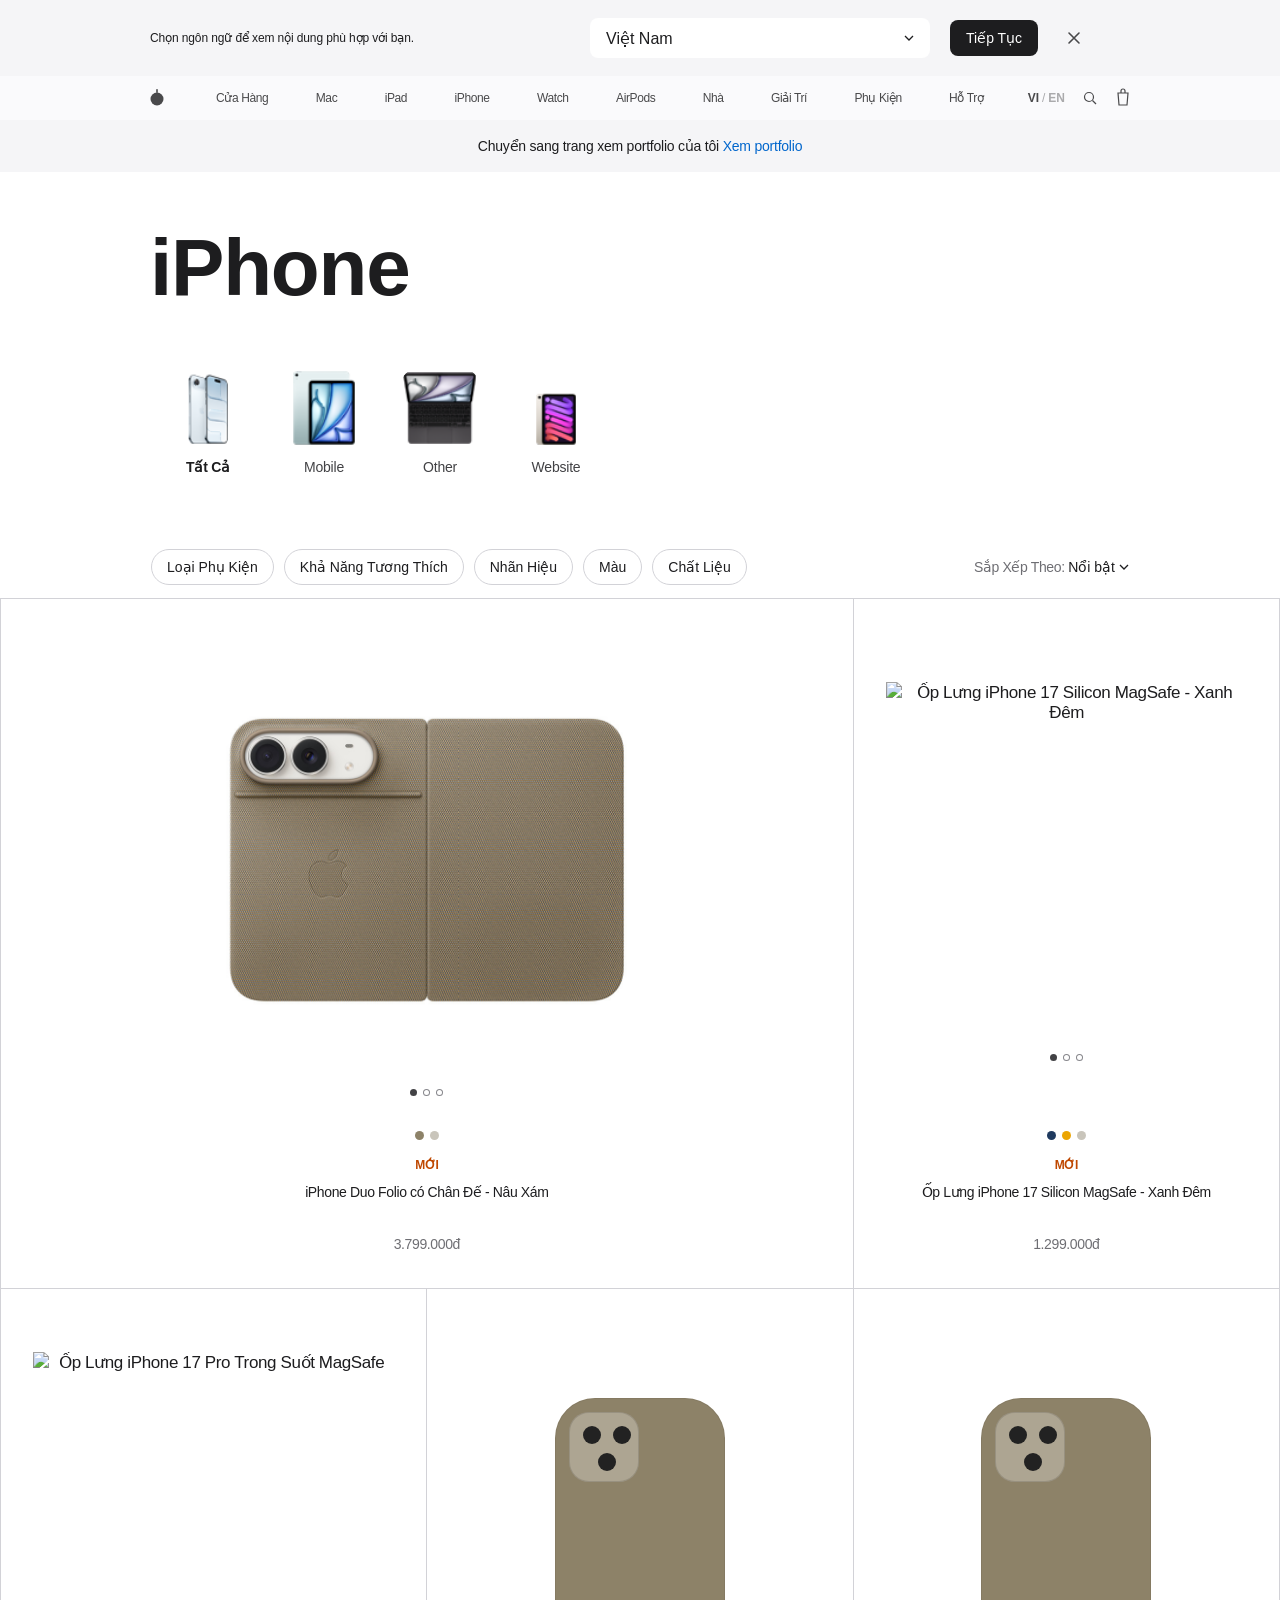
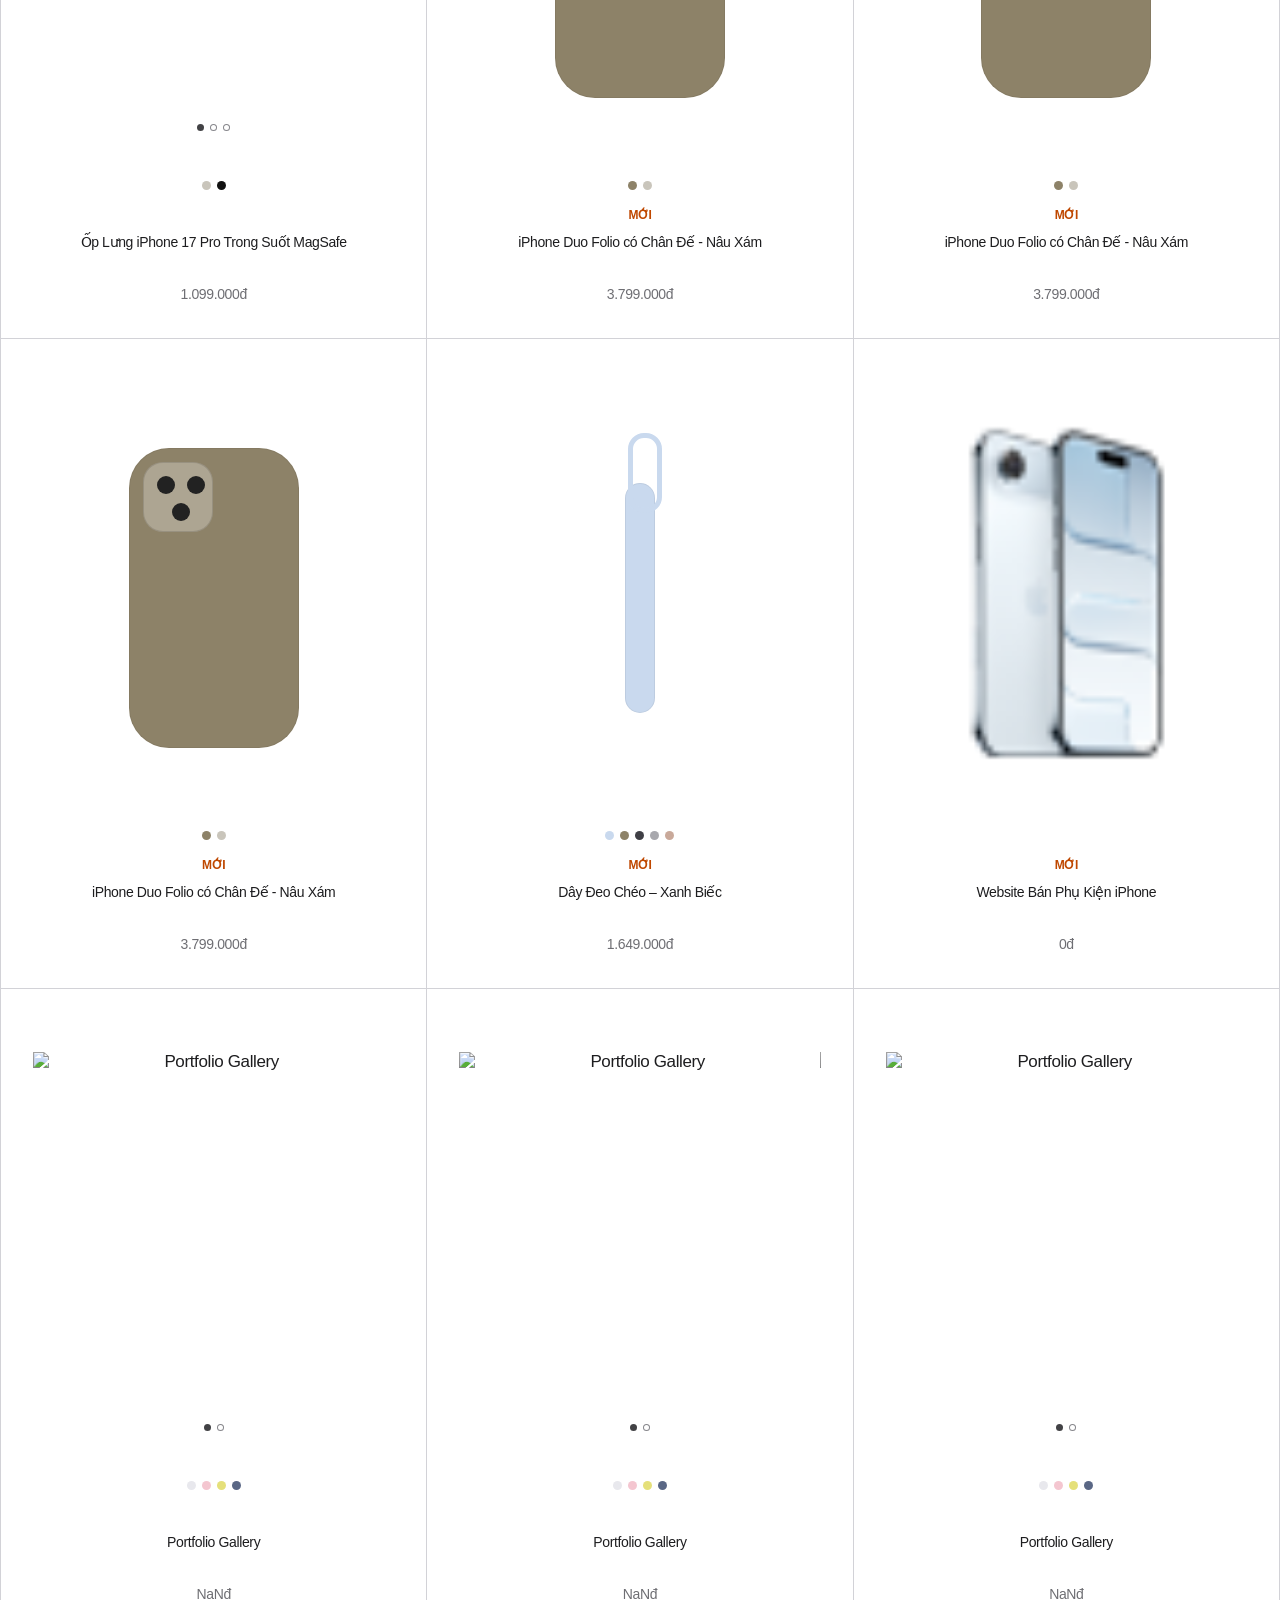
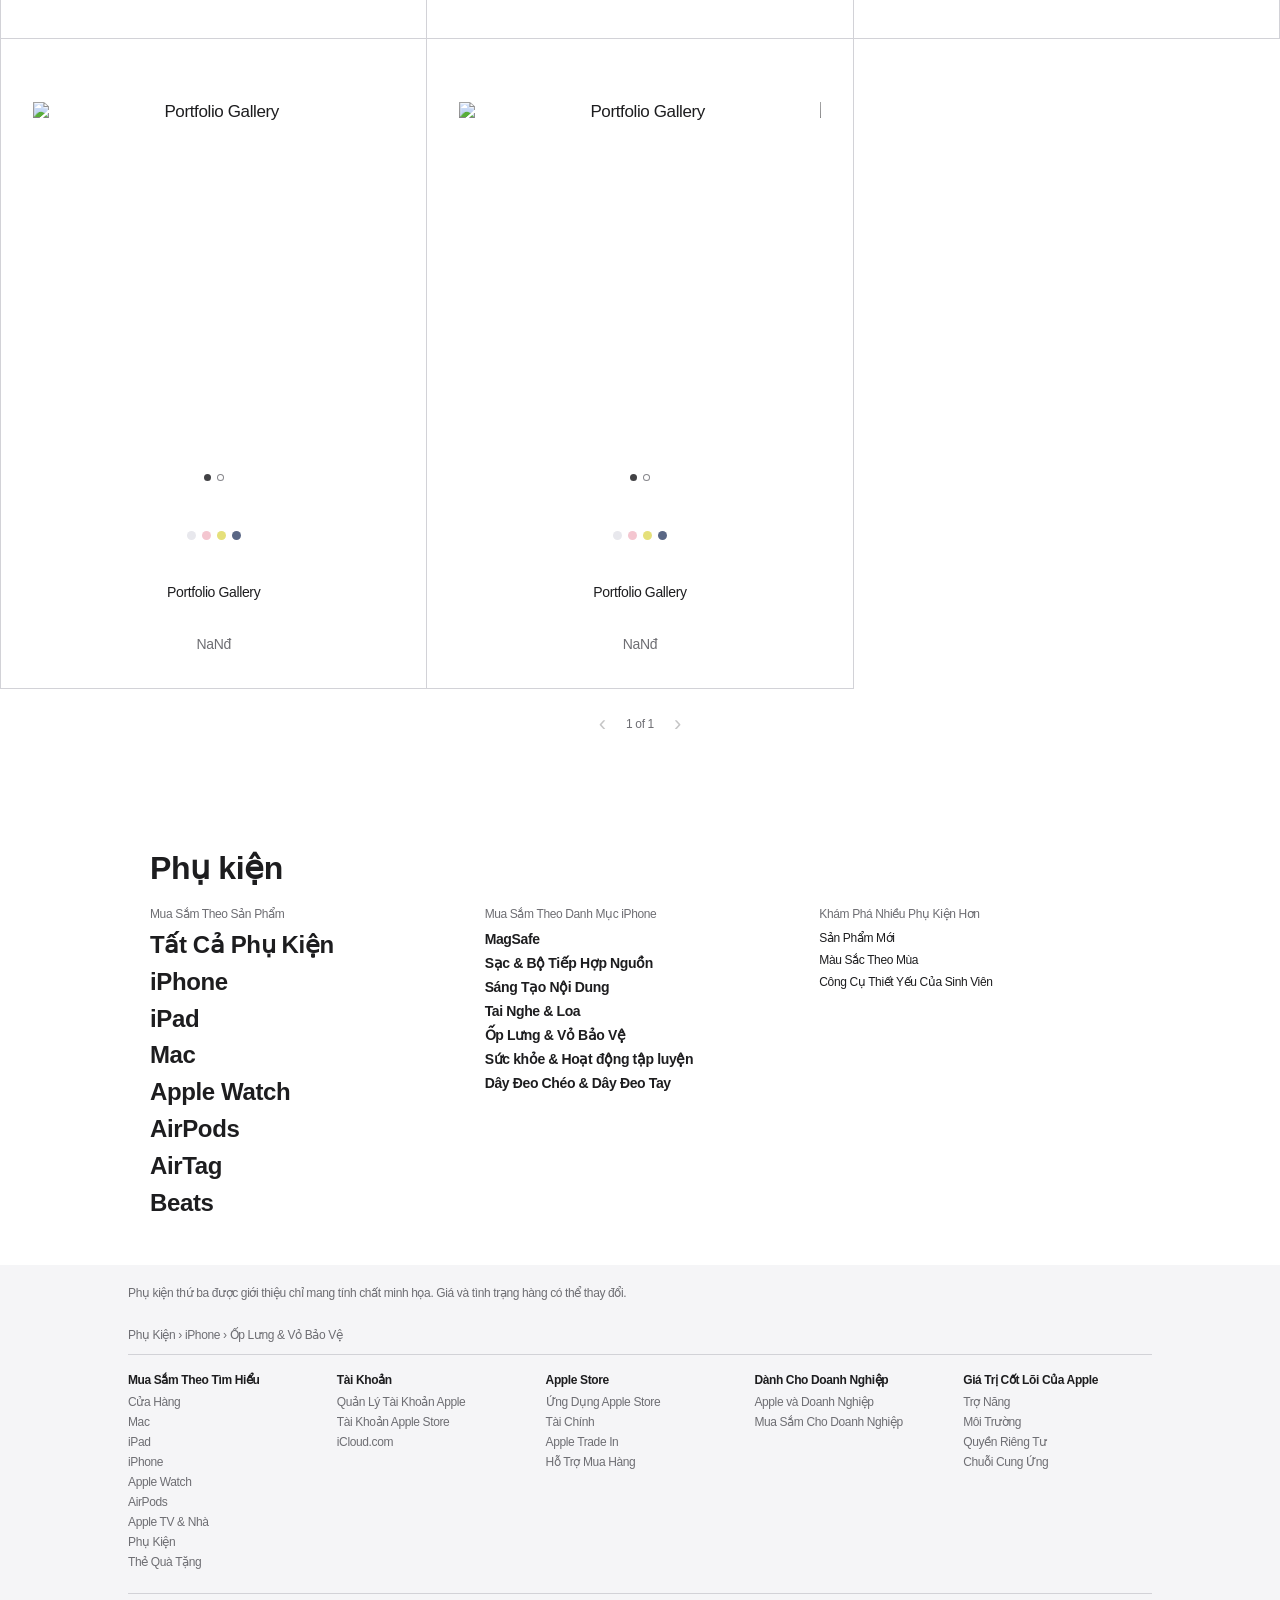
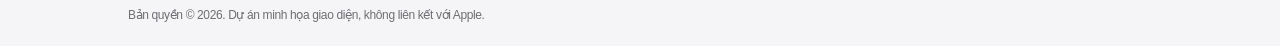
==== commit 22f11128: "commit2 17/10/026" ====
--- a/index.html
+++ b/index.html
@@ -13,13 +13,14 @@
 
   <header class="title">
     <p class="eyebrow">Phụ Kiện</p>
-    <h1 id="pagetitle">iPhone</h1>
+    <h1 id="pagetitle" class="notranslate">iPhone</h1>
   </header>
-<nav id="subnav" class="subnav" aria-label="iPhone"></nav>
+  <nav id="subnav" class="subnav" aria-label="iPhone"></nav>
 
   <div class="filters">
     <div class="filters-in">
-      <button id="mfilter" class="pill mfilter" type="button" aria-expanded="false">Bộ lọc<span id="fcount" class="fcount"></span></button>
+      <button id="mfilter" class="pill mfilter" type="button" aria-expanded="false">Bộ lọc<span id="fcount"
+          class="fcount"></span></button>
       <button id="freset" class="freset" type="button">Đặt lại</button>
       <div id="pills" class="pills"></div>
       <div class="sort">Sắp Xếp Theo:
@@ -33,8 +34,14 @@
   <main>
     <div id="grid" class="grid"></div>
     <div id="wnav" class="wnav">
-      <button id="wprev" type="button" aria-label="Sản phẩm trước"><svg width="9" height="14" viewBox="0 0 10 16"><path d="M8 2L2 8l6 6" fill="none" stroke="currentColor" stroke-width="2.4" stroke-linecap="round" stroke-linejoin="round"/></svg></button>
-      <button id="wnext" type="button" aria-label="Sản phẩm sau"><svg width="9" height="14" viewBox="0 0 10 16"><path d="M2 2l6 6-6 6" fill="none" stroke="currentColor" stroke-width="2.4" stroke-linecap="round" stroke-linejoin="round"/></svg></button>
+      <button id="wprev" type="button" aria-label="Sản phẩm trước"><svg width="9" height="14" viewBox="0 0 10 16">
+          <path d="M8 2L2 8l6 6" fill="none" stroke="currentColor" stroke-width="2.4" stroke-linecap="round"
+            stroke-linejoin="round" />
+        </svg></button>
+      <button id="wnext" type="button" aria-label="Sản phẩm sau"><svg width="9" height="14" viewBox="0 0 10 16">
+          <path d="M2 2l6 6-6 6" fill="none" stroke="currentColor" stroke-width="2.4" stroke-linecap="round"
+            stroke-linejoin="round" />
+        </svg></button>
     </div>
     <div class="pager">
       <button id="prev" aria-label="Trang trước">&#8249;</button>
@@ -45,10 +52,10 @@
 
   <div id="site-footer"></div>
 
-<!-- loader nạp lần lượt: data-before -> dữ liệu data/ -> data-after -->
-<script src="js/common/loader.js"
-  data-before="js/common/layout.js,js/common/nav.js,js/list/subnav.js,js/list/filters.js"
-  data-after="js/list/app.js,js/common/title.js,js/list/open-detail.js"></script>
+  <!-- loader nạp lần lượt: data-before -> dữ liệu data/ -> data-after -->
+  <script src="js/common/loader.js"
+    data-before="js/common/i18n.js,js/common/langbar.js,js/common/layout.js,js/common/nav.js,js/list/subnav.js,js/list/filters.js"
+    data-after="js/list/app.js,js/common/title.js,js/list/open-detail.js"></script>
 </body>
 
 </html>
--- a/css/list.css
+++ b/css/list.css
@@ -531,11 +531,7 @@
     .gal[data-i="0"] .gal-btn.prev,
     .gal.last .gal-btn.next { opacity: 0; pointer-events: none; transform: scale(.9) }
 }
-/* chỉ hiện nút khi hover (thiết bị có chuột) */
-@media (hover: hover) {
-    .card:hover .gal-btn { opacity: 1; pointer-events: auto }
-    .gal-btn:hover { background: rgba(190, 190, 196, .8) }
-}
+
 
 .dots { display: flex; gap: 6px; margin-bottom: 18px }
 .dots i { width: 9px; height: 9px; border-radius: 50%; display: block }
@@ -1022,10 +1018,7 @@
 }
 
   .wimg .gal-dots { top: auto; bottom: 10px; margin: 0 }
-.wcard .gal-btn,
-.wcard .gal-dots { display: none !important }
-.wcard .gal-btn,
-.wcard .gal-dots { display: none !important }
+
   
 
 .wcard .dots { gap: 8px; margin: 28px 0 0 }
@@ -1316,4 +1309,109 @@
     .process { padding: 40px 16px 60px }
     .proc-list { grid-template-columns: 1fr }
 }
-.wcard { cursor: pointer }+.wcard { cursor: pointer }
+/* ---------- Banner chọn ngôn ngữ ---------- */
+.langbar {
+    background: var(--bg2);
+    display: grid;
+    grid-template-rows: 1fr;
+    transition: grid-template-rows .5s var(--ease), opacity .35s ease
+}
+
+.langbar.hide { grid-template-rows: 0fr; opacity: 0 }
+.langbar-clip { min-height: 0; overflow: hidden }
+
+.langbar-in {
+    max-width: 1024px;
+    margin: 0 auto;
+    padding: 18px 22px;
+    display: flex;
+    align-items: center;
+    gap: 20px
+}
+
+.langbar-msg { flex: 1; font-size: 12px; line-height: 1.4; letter-spacing: -.01em; max-width: 420px }
+
+.langbar-sel { position: relative; flex: 0 1 340px; min-width: 0 }
+
+.langbar-sel select {
+    -webkit-appearance: none;
+    appearance: none;
+    width: 100%;
+    height: 40px;
+    padding: 0 40px 0 16px;
+    border: 0;
+    border-radius: 8px;
+    background: #fff url("data:image/svg+xml,%3Csvg xmlns='http://www.w3.org/2000/svg' width='10' height='6' viewBox='0 0 10 6'%3E%3Cpath d='M1 1l4 4 4-4' fill='none' stroke='%231d1d1f' stroke-width='1.3'/%3E%3C/svg%3E") right 16px center no-repeat;
+    font-size: 16px;
+    color: var(--text);
+    cursor: pointer
+}
+
+.langbar-go {
+    flex: none;
+    height: 36px;
+    padding: 0 16px;
+    border: 0;
+    border-radius: 8px;
+    background: #1d1d1f;
+    color: #fff;
+    font-size: 14px;
+    cursor: pointer;
+    transition: transform .35s var(--ease), background .25s ease
+}
+
+.langbar-go:active { transform: scale(.96) }
+
+.langbar-x {
+    flex: none;
+    width: 32px;
+    height: 32px;
+    display: grid;
+    place-items: center;
+    border: 0;
+    background: none;
+    color: var(--text);
+    cursor: pointer;
+    opacity: .8
+}
+
+@media (hover: hover) {
+    .langbar-go:hover { background: #333336 }
+    .langbar-x:hover { opacity: 1 }
+}
+
+@media (max-width: 560px) {
+    .langbar-in { flex-wrap: wrap; gap: 12px; padding: 14px 16px }
+    .langbar-msg { flex: 1 1 100%; max-width: none }
+    .langbar-sel { flex: 1 1 0 }
+    .langbar-x { order: 4 }
+}
+
+
+/* ---------- Ẩn giao diện mặc định của Google Translate ---------- */
+.goog-te-banner-frame, .skiptranslate > iframe { display: none !important }
+body { top: 0 !important }
+#goog-gt-tt, .goog-tooltip, .goog-tooltip:hover { display: none !important }
+.goog-text-highlight { background: none !important; box-shadow: none !important }
+/* ---------- Nút đổi ngôn ngữ ---------- */
+.langtoggle {
+    -webkit-appearance: none;
+    appearance: none;
+    display: inline-flex;
+    align-items: center;
+    gap: 3px;
+    height: 44px;
+    padding: 0;
+    border: 0;
+    border-radius: 0;
+    background: none;
+    color: inherit;
+    font-size: 12px;
+    cursor: pointer
+}
+
+.langtoggle b { font-weight: 600; opacity: .45; transition: opacity .25s ease }
+.langtoggle i { font-style: normal; opacity: .45 }
+html[lang="vi"] .langtoggle b:first-child,
+html[lang="en"] .langtoggle b:last-child { opacity: 1 }
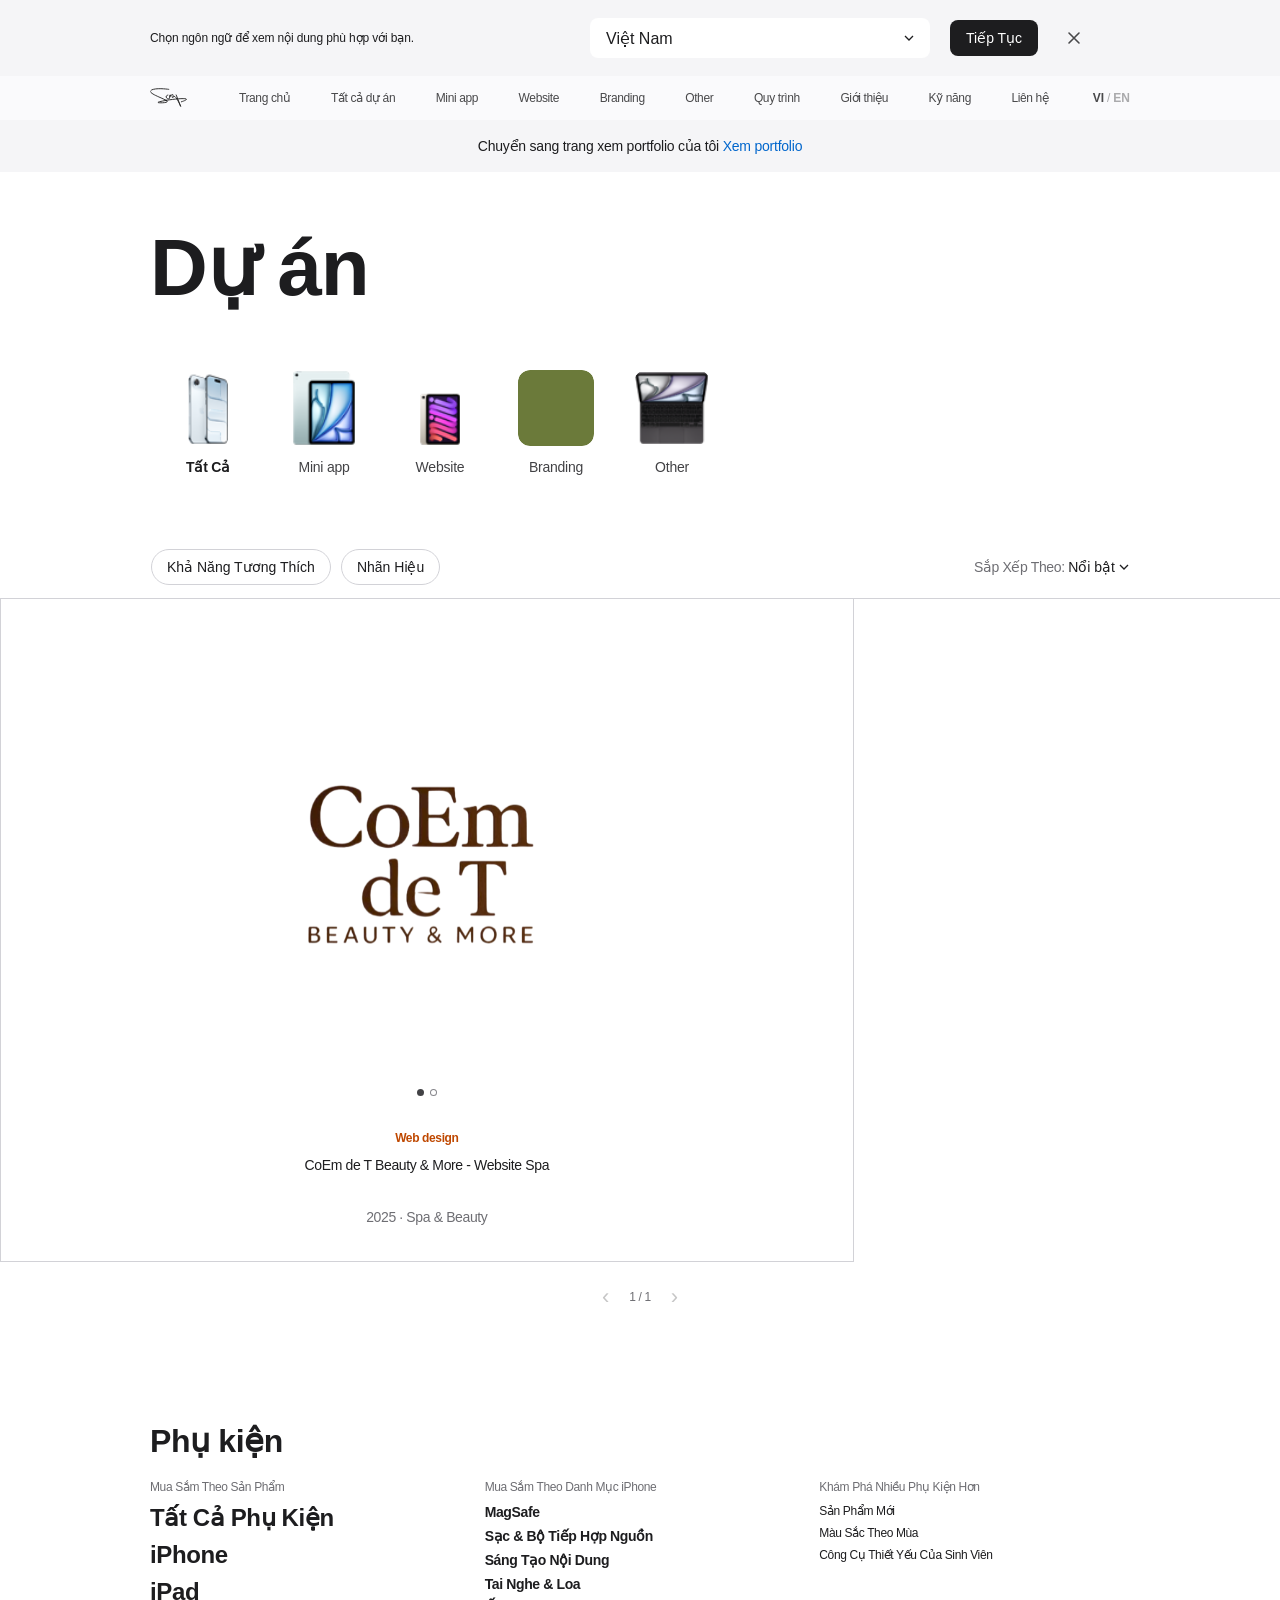
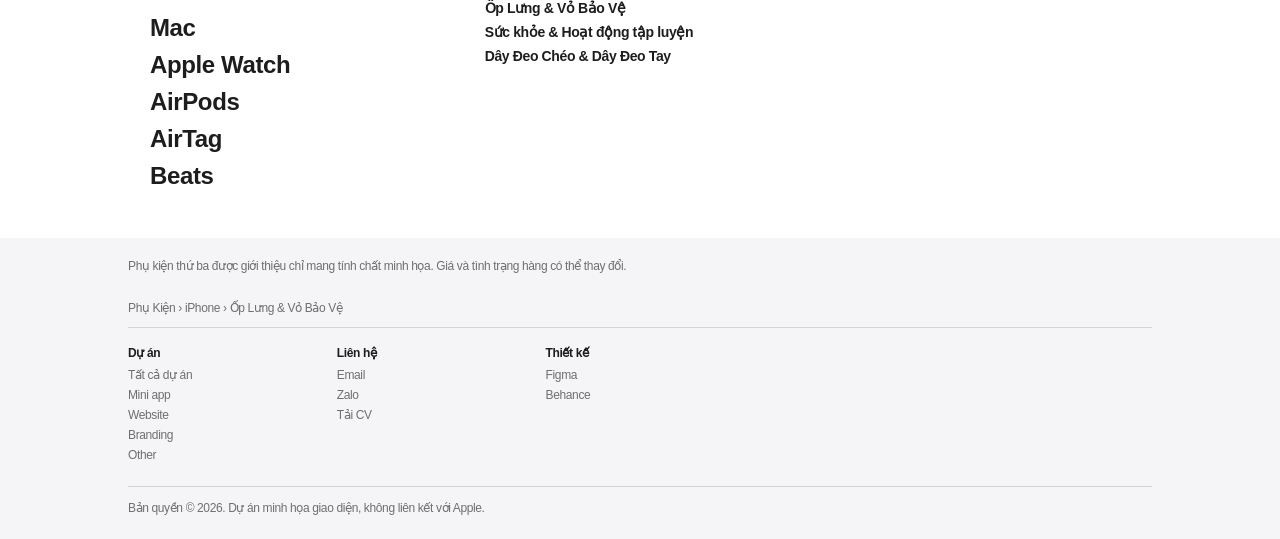
==== commit 50d4cf4d: "commit 6/11/026" ====
--- a/index.html
+++ b/index.html
@@ -4,7 +4,7 @@
 <head>
   <meta charset="UTF-8">
   <meta name="viewport" content="width=device-width, initial-scale=1">
-  <title>Ốp Lưng & Vỏ Bảo Vệ - Phụ Kiện iPhone</title>
+  <title>Dự án - Portfolio</title>
   <link rel="stylesheet" href="css/list.css">
 </head>
 
@@ -12,8 +12,8 @@
   <div id="site-header"></div>
 
   <header class="title">
-    <p class="eyebrow">Phụ Kiện</p>
-    <h1 id="pagetitle" class="notranslate">iPhone</h1>
+    <p class="eyebrow">Portfolio</p>
+    <h1 id="pagetitle" class="notranslate">Dự án</h1>
   </header>
   <nav id="subnav" class="subnav" aria-label="iPhone"></nav>
 
--- a/css/list.css
+++ b/css/list.css
@@ -68,7 +68,8 @@
 
 .gnav ul a { opacity: .8 }
 .nav-icons { display: flex; gap: 18px; opacity: .8 }
-.logo { display: flex; opacity: .8 }
+.logo { display: flex; align-items: center; flex: none; opacity: 1 }
+.logo img { display: block; height: 22px !important; width: auto !important; max-height: 22px }
 
 /* ---------- Thanh khuyến mãi ---------- */
 .promo {
@@ -658,6 +659,7 @@
    DESKTOP  (>= 561px)
    ===================================================================== */
 @media (min-width: 561px) {
+    .phead { display: none }
     .pills { order: 1 }
     .sort { order: 3 }
 
@@ -757,9 +759,11 @@
    MOBILE  (<= 560px)
    ===================================================================== */
 @media (max-width: 560px) {
+    /* nút ‹ › của thư viện ảnh */
+    .gal-btn.prev { left: 12px }
+    .gal-btn.next { right: 12px }
+
     /* menu trên cùng */
-        .gal-btn.prev { left: 12px }
-    .gal-btn.next { right: 12px }
     .gnav ul { display: none }
     .burger { display: block }
     .nav-icons { gap: 16px }
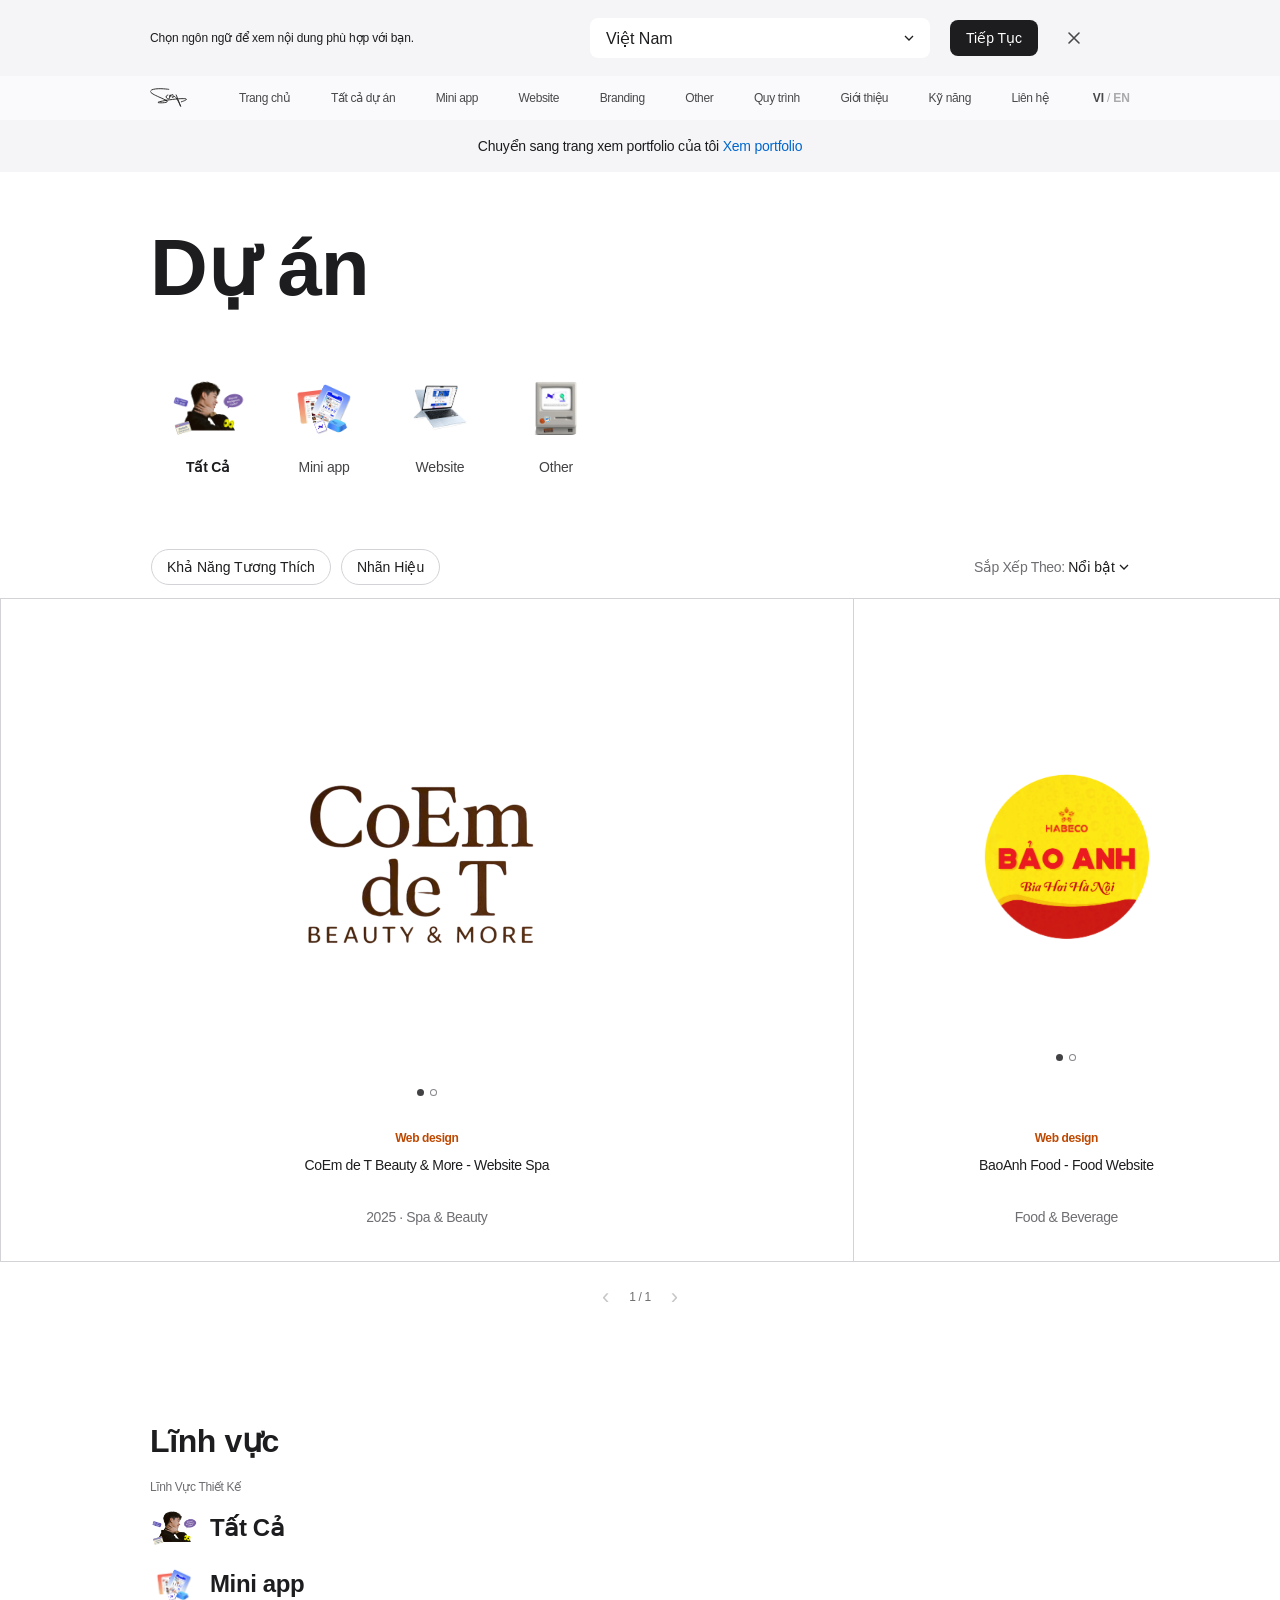
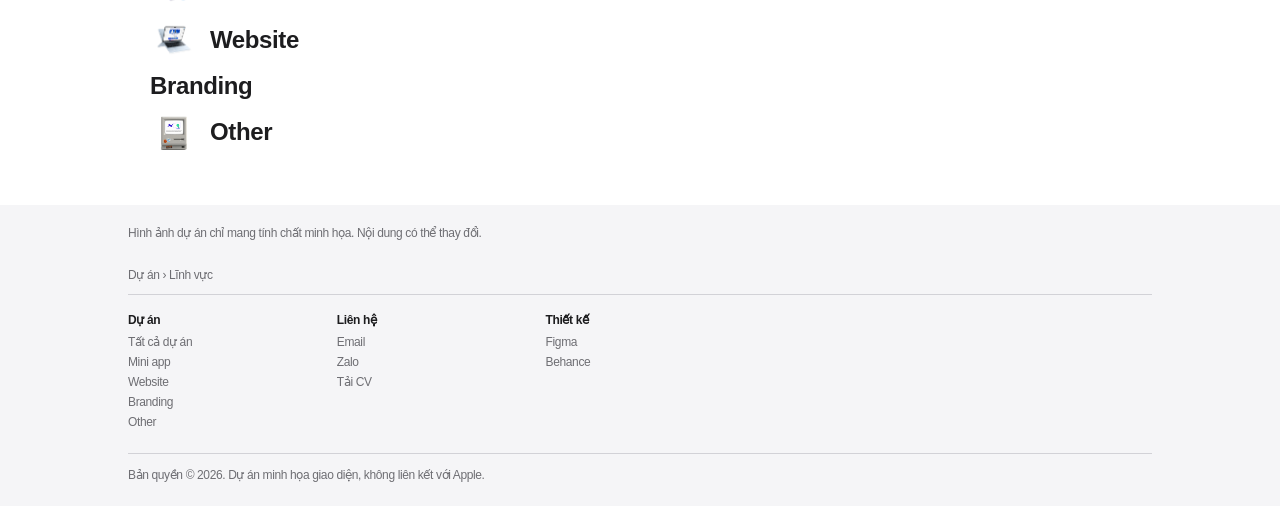
==== commit e454d154: "commit 24/11/026" ====
--- a/index.html
+++ b/index.html
@@ -4,6 +4,15 @@
 <head>
   <meta charset="UTF-8">
   <meta name="viewport" content="width=device-width, initial-scale=1">
+  <script>
+    // gốc của site (hoạt động cả ở / lẫn /My_portfolio/) để đường dẫn tương đối không vỡ khi URL là /home/mini-app
+    (function () {
+      var p = location.pathname;
+      var i = p.indexOf("/home");
+      var root = i > -1 ? p.slice(0, i + 1) : p.replace(/[^/]*$/, "");
+      document.write('<base href="' + root + '">');
+    })();
+  </script>
   <title>Dự án - Portfolio</title>
   <link rel="stylesheet" href="css/list.css">
 </head>
@@ -55,7 +64,7 @@
   <!-- loader nạp lần lượt: data-before -> dữ liệu data/ -> data-after -->
   <script src="js/common/loader.js"
     data-before="js/common/i18n.js,js/common/langbar.js,js/common/layout.js,js/common/nav.js,js/list/subnav.js,js/list/filters.js"
-    data-after="js/list/app.js,js/common/title.js,js/list/open-detail.js"></script>
+    data-after="js/list/app.js,js/common/title.js,js/list/duo-popup.js,js/list/open-detail.js"></script>
 </body>
 
 </html>
--- a/css/list.css
+++ b/css/list.css
@@ -1418,4 +1418,63 @@
 .langtoggle b { font-weight: 600; opacity: .45; transition: opacity .25s ease }
 .langtoggle i { font-style: normal; opacity: .45 }
 html[lang="vi"] .langtoggle b:first-child,
-html[lang="en"] .langtoggle b:last-child { opacity: 1 }+html[lang="en"] .langtoggle b:last-child { opacity: 1 }
+
+/* ---------- popup iPhone Duo ---------- */
+.duo-pop {
+  position: fixed;
+  inset: 0;
+  z-index: 1000;
+  display: flex;
+  align-items: center;
+  justify-content: center;
+  padding: env(safe-area-inset-top, 0) 0 env(safe-area-inset-bottom, 0);
+  background: rgba(0, 0, 0, 0.55);
+  -webkit-backdrop-filter: blur(14px);
+  backdrop-filter: blur(14px);
+  opacity: 0;
+  transition: opacity 0.25s ease;
+}
+.duo-pop.show { opacity: 1; }
+
+.duo-pop-card {
+  position: relative;
+  width: min(1100px, 94vw);
+  height: min(760px, 88vh);
+  border-radius: 28px;
+  overflow: hidden;
+  background: #000;
+  box-shadow: 0 30px 80px rgba(0, 0, 0, 0.5);
+  transform: translateY(16px) scale(0.97);
+  transition: transform 0.3s cubic-bezier(0.2, 0.8, 0.2, 1);
+}
+.duo-pop.show .duo-pop-card { transform: none; }
+
+.duo-pop-frame {
+  width: 100%;
+  height: 100%;
+  border: 0;
+  display: block;
+}
+
+.duo-pop-x {
+  position: absolute;
+  top: 14px;
+  right: 14px;
+  z-index: 2;
+  width: 34px;
+  height: 34px;
+  display: grid;
+  place-items: center;
+  border: 0;
+  border-radius: 50%;
+  color: #fff;
+  background: rgba(60, 60, 67, 0.7);
+  cursor: pointer;
+}
+
+@media (max-width: 734px) {
+  .duo-pop-card { width: 100vw; height: 100dvh; border-radius: 0; }
+}
+.shop .big { display: flex; align-items: center; gap: 12px; }
+.shop .field-img { width: 48px; height: 48px; object-fit: contain; flex: none; }
